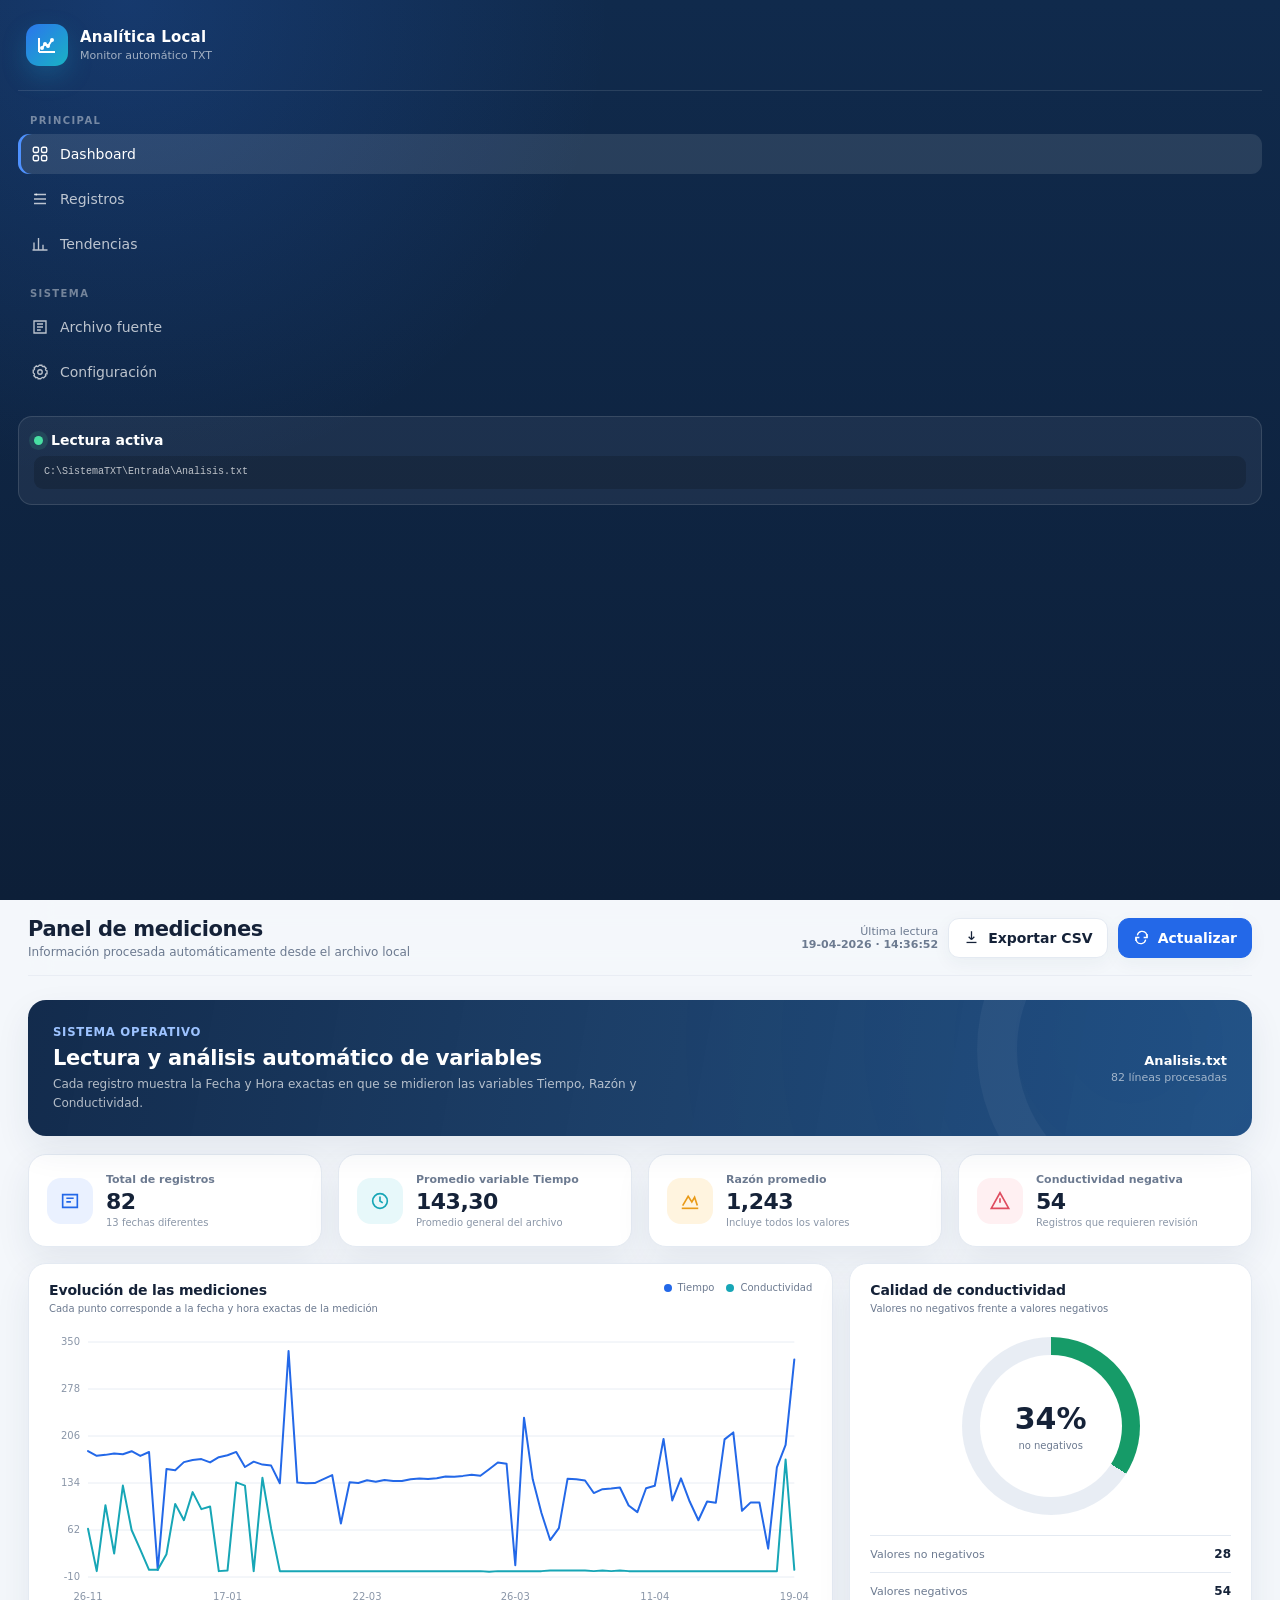
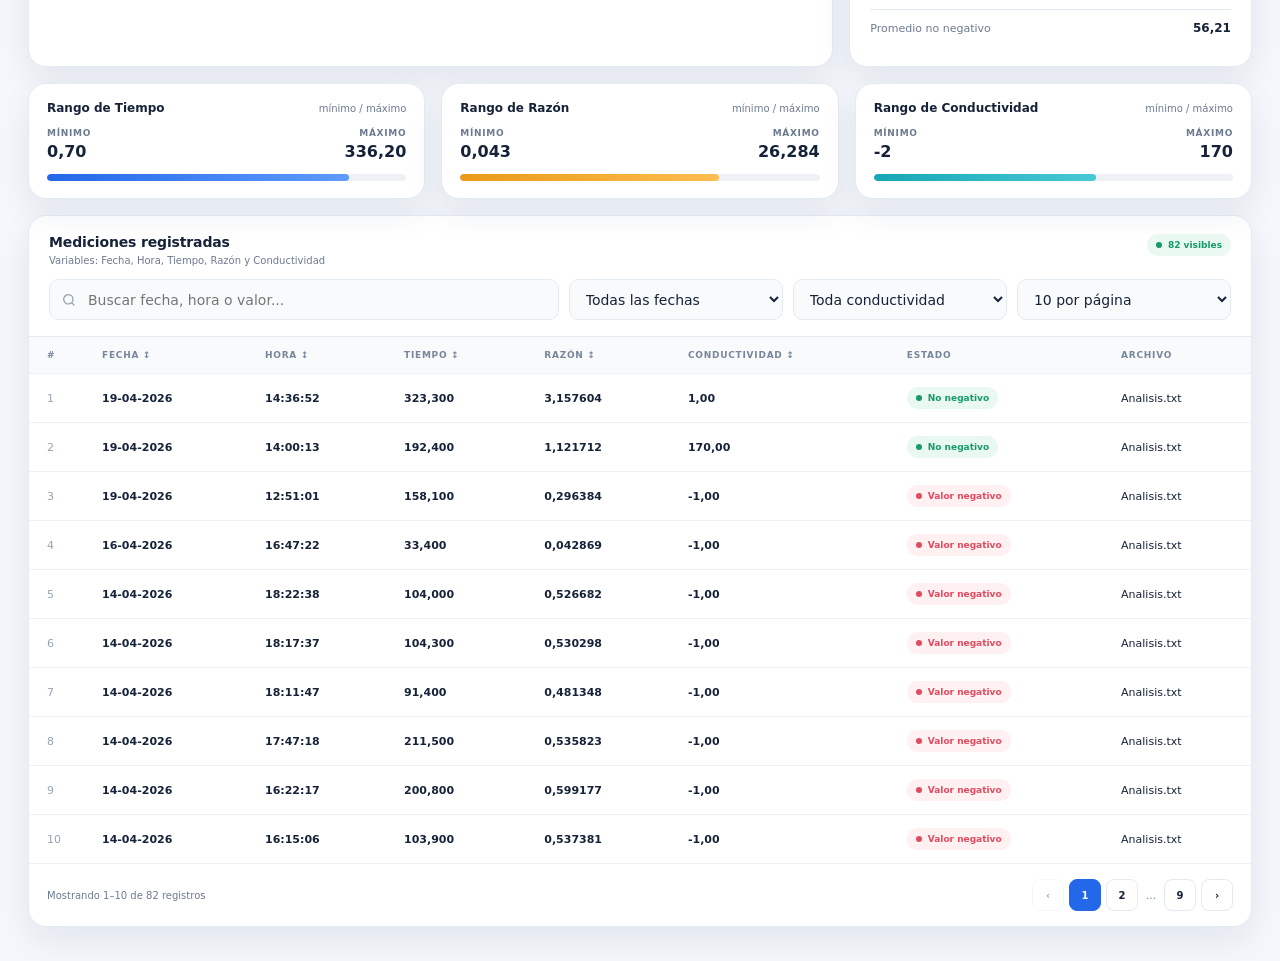
==== index.html @ 09c208d8 "Diseño" ====
<!DOCTYPE html>
<html lang="es">
<head>
  <meta charset="UTF-8">
  <meta name="viewport" content="width=device-width, initial-scale=1.0">
  <meta name="description" content="Dashboard local para visualización automática de archivos TXT">
  <title>Panel de Análisis TXT</title>
  <style>
    :root {
      --bg: #f4f7fb;
      --panel: #ffffff;
      --panel-soft: #f8fafc;
      --sidebar: #0d1f38;
      --sidebar-2: #102a4c;
      --primary: #2368e8;
      --primary-soft: #eaf1ff;
      --cyan: #17a6b6;
      --cyan-soft: #e7f8fa;
      --amber: #e99a18;
      --amber-soft: #fff4df;
      --danger: #df4c5f;
      --danger-soft: #fff0f2;
      --success: #169b68;
      --success-soft: #e9f8f1;
      --text: #152238;
      --muted: #6c7a90;
      --border: #e4eaf2;
      --shadow: 0 14px 35px rgba(29, 53, 87, 0.08);
      --radius: 18px;
    }

    * { box-sizing: border-box; }

    html { scroll-behavior: smooth; }

    body {
      margin: 0;
      min-height: 100vh;
      background: var(--bg);
      color: var(--text);
      font-family: Inter, ui-sans-serif, system-ui, -apple-system, BlinkMacSystemFont, "Segoe UI", sans-serif;
      font-size: 14px;
    }

    button, input, select { font: inherit; }

    button { cursor: pointer; }

    .app {
      min-height: 100vh;
      display: grid;
      grid-template-columns: 246px minmax(0, 1fr);
    }

    .sidebar {
      position: sticky;
      top: 0;
      height: 100vh;
      overflow: auto;
      background:
        radial-gradient(circle at 10% 0%, rgba(44, 113, 229, 0.22), transparent 33%),
        linear-gradient(180deg, var(--sidebar-2), var(--sidebar));
      color: #fff;
      padding: 24px 18px;
      z-index: 20;
    }

    .brand {
      display: flex;
      align-items: center;
      gap: 12px;
      padding: 0 8px 24px;
      border-bottom: 1px solid rgba(255,255,255,.11);
    }

    .brand-mark {
      width: 42px;
      height: 42px;
      border-radius: 13px;
      display: grid;
      place-items: center;
      background: linear-gradient(135deg, #2b75ed, #19b3c4);
      box-shadow: 0 10px 24px rgba(24, 150, 202, .28);
    }

    .brand-mark svg { width: 24px; height: 24px; }

    .brand strong { display: block; font-size: 15px; letter-spacing: .2px; }
    .brand small { color: rgba(255,255,255,.6); font-size: 11px; }

    .nav-label {
      margin: 24px 12px 8px;
      color: rgba(255,255,255,.42);
      font-size: 10px;
      font-weight: 800;
      letter-spacing: 1.4px;
      text-transform: uppercase;
    }

    .nav {
      display: grid;
      gap: 5px;
    }

    .nav a {
      display: flex;
      align-items: center;
      gap: 11px;
      padding: 11px 13px;
      color: rgba(255,255,255,.72);
      text-decoration: none;
      border-radius: 11px;
      transition: .2s ease;
    }

    .nav a:hover,
    .nav a.active {
      background: rgba(255,255,255,.105);
      color: #fff;
    }

    .nav a.active {
      box-shadow: inset 3px 0 0 #4e91ff;
    }

    .nav svg { width: 18px; height: 18px; flex: 0 0 auto; }

    .source-card {
      margin-top: 24px;
      padding: 15px;
      border: 1px solid rgba(255,255,255,.12);
      background: rgba(255,255,255,.06);
      border-radius: 14px;
    }

    .source-card .status {
      display: flex;
      align-items: center;
      gap: 8px;
      font-weight: 700;
      margin-bottom: 8px;
    }

    .pulse {
      width: 9px;
      height: 9px;
      border-radius: 50%;
      background: #48dfa3;
      box-shadow: 0 0 0 5px rgba(72,223,163,.12);
    }

    .source-card code {
      display: block;
      padding: 9px 10px;
      border-radius: 9px;
      background: rgba(0,0,0,.17);
      color: rgba(255,255,255,.72);
      word-break: break-all;
      font-size: 10px;
      line-height: 1.45;
    }

    .main {
      min-width: 0;
      padding: 0 28px 34px;
    }

    .topbar {
      min-height: 76px;
      display: flex;
      align-items: center;
      justify-content: space-between;
      gap: 18px;
      position: sticky;
      top: 0;
      z-index: 15;
      background: rgba(244,247,251,.88);
      backdrop-filter: blur(12px);
      border-bottom: 1px solid rgba(228,234,242,.7);
    }

    .menu-button {
      display: none;
      border: 0;
      background: var(--panel);
      width: 42px;
      height: 42px;
      border-radius: 12px;
      color: var(--text);
      box-shadow: var(--shadow);
    }

    .page-title h1 {
      margin: 0;
      font-size: 21px;
      letter-spacing: -.45px;
    }

    .page-title p {
      margin: 4px 0 0;
      color: var(--muted);
      font-size: 12px;
    }

    .top-actions {
      display: flex;
      gap: 10px;
      align-items: center;
    }

    .last-update {
      color: var(--muted);
      font-size: 11px;
      text-align: right;
    }

    .btn {
      border: 1px solid var(--border);
      background: var(--panel);
      color: var(--text);
      min-height: 40px;
      border-radius: 11px;
      padding: 0 14px;
      display: inline-flex;
      align-items: center;
      justify-content: center;
      gap: 8px;
      font-weight: 750;
      transition: .2s ease;
      box-shadow: 0 5px 18px rgba(29,53,87,.05);
    }

    .btn:hover { transform: translateY(-1px); border-color: #ccd6e4; }
    .btn.primary { background: var(--primary); color: #fff; border-color: var(--primary); }
    .btn svg { width: 17px; height: 17px; }

    .content { padding-top: 24px; }

    .hero-strip {
      background:
        linear-gradient(100deg, rgba(14,39,73,.98), rgba(25,74,127,.94)),
        radial-gradient(circle at 90% 30%, rgba(45,129,255,.45), transparent 45%);
      color: #fff;
      padding: 23px 25px;
      border-radius: var(--radius);
      display: flex;
      align-items: center;
      justify-content: space-between;
      gap: 18px;
      box-shadow: var(--shadow);
      overflow: hidden;
      position: relative;
    }

    .hero-strip::after {
      content: "";
      position: absolute;
      width: 280px;
      height: 280px;
      right: -85px;
      top: -130px;
      border-radius: 50%;
      border: 40px solid rgba(255,255,255,.045);
    }

    .hero-copy { position: relative; z-index: 1; }
    .hero-copy small { color: #9dc3ff; font-weight: 800; letter-spacing: .7px; text-transform: uppercase; }
    .hero-copy h2 { margin: 7px 0 5px; font-size: 21px; letter-spacing: -.3px; }
    .hero-copy p { margin: 0; color: rgba(255,255,255,.68); max-width: 650px; font-size: 12px; line-height: 1.6; }
    .hero-file { position: relative; z-index: 1; text-align: right; white-space: nowrap; }
    .hero-file strong { display: block; font-size: 13px; }
    .hero-file span { color: rgba(255,255,255,.58); font-size: 11px; }

    .kpi-grid {
      display: grid;
      grid-template-columns: repeat(4, minmax(0,1fr));
      gap: 16px;
      margin-top: 18px;
    }

    .kpi {
      background: var(--panel);
      border: 1px solid var(--border);
      border-radius: var(--radius);
      padding: 18px;
      box-shadow: var(--shadow);
      display: grid;
      grid-template-columns: 46px 1fr;
      gap: 13px;
      align-items: center;
    }

    .kpi-icon {
      width: 46px;
      height: 46px;
      border-radius: 14px;
      display: grid;
      place-items: center;
    }

    .kpi-icon svg { width: 22px; height: 22px; }
    .kpi-icon.blue { color: var(--primary); background: var(--primary-soft); }
    .kpi-icon.cyan { color: var(--cyan); background: var(--cyan-soft); }
    .kpi-icon.amber { color: var(--amber); background: var(--amber-soft); }
    .kpi-icon.red { color: var(--danger); background: var(--danger-soft); }

    .kpi-label { color: var(--muted); font-size: 11px; font-weight: 700; }
    .kpi-value { margin-top: 3px; font-size: 22px; font-weight: 850; letter-spacing: -.5px; }
    .kpi-foot { margin-top: 3px; color: #8b97a8; font-size: 10px; }

    .dashboard-grid {
      display: grid;
      grid-template-columns: minmax(0, 1.6fr) minmax(300px, .8fr);
      gap: 16px;
      margin-top: 16px;
    }

    .panel {
      min-width: 0;
      background: var(--panel);
      border: 1px solid var(--border);
      border-radius: var(--radius);
      box-shadow: var(--shadow);
    }

    .panel-head {
      display: flex;
      align-items: flex-start;
      justify-content: space-between;
      gap: 14px;
      padding: 18px 20px 13px;
    }

    .panel-title h3 {
      margin: 0;
      font-size: 14px;
      letter-spacing: -.15px;
    }

    .panel-title p {
      margin: 5px 0 0;
      color: var(--muted);
      font-size: 10px;
    }

    .legend {
      display: flex;
      flex-wrap: wrap;
      justify-content: flex-end;
      gap: 12px;
      color: var(--muted);
      font-size: 10px;
    }

    .legend-item { display: flex; align-items: center; gap: 6px; }
    .legend-dot { width: 8px; height: 8px; border-radius: 50%; }

    .chart-wrap {
      padding: 0 14px 16px;
      height: 300px;
      position: relative;
    }

    canvas { width: 100%; height: 100%; display: block; }

    .quality-body { padding: 2px 20px 20px; }

    .quality-chart {
      width: 178px;
      height: 178px;
      border-radius: 50%;
      margin: 8px auto 20px;
      display: grid;
      place-items: center;
      position: relative;
      background: conic-gradient(var(--success) 0 var(--valid-angle), #e8edf4 var(--valid-angle) 360deg);
    }

    .quality-chart::after {
      content: "";
      position: absolute;
      inset: 18px;
      background: var(--panel);
      border-radius: 50%;
    }

    .quality-value { position: relative; z-index: 1; text-align: center; }
    .quality-value strong { display: block; font-size: 30px; }
    .quality-value span { color: var(--muted); font-size: 10px; }

    .quality-row {
      display: flex;
      justify-content: space-between;
      align-items: center;
      padding: 11px 0;
      border-top: 1px solid var(--border);
    }

    .quality-row span { color: var(--muted); font-size: 11px; }
    .quality-row strong { font-size: 12px; }

    .range-grid {
      margin-top: 16px;
      display: grid;
      grid-template-columns: repeat(3, minmax(0,1fr));
      gap: 16px;
    }

    .range-card {
      padding: 17px 18px;
      display: grid;
      gap: 13px;
    }

    .range-head {
      display: flex;
      align-items: center;
      justify-content: space-between;
    }

    .range-head strong { font-size: 12px; }
    .range-head span { color: var(--muted); font-size: 10px; }
    .range-values { display: flex; justify-content: space-between; gap: 10px; }
    .range-values div { min-width: 0; }
    .range-values small { display: block; color: var(--muted); font-size: 9px; text-transform: uppercase; font-weight: 800; letter-spacing: .7px; }
    .range-values b { display: block; margin-top: 4px; font-size: 16px; }
    .bar { height: 7px; border-radius: 99px; background: #eef2f7; overflow: hidden; }
    .bar > i { display: block; height: 100%; border-radius: inherit; background: linear-gradient(90deg, var(--primary), #5f9bff); }

    .table-panel { margin-top: 16px; overflow: hidden; }

    .table-tools {
      padding: 0 20px 16px;
      display: grid;
      grid-template-columns: minmax(210px, 1fr) repeat(3, minmax(130px, .42fr));
      gap: 10px;
    }

    .field {
      position: relative;
      min-width: 0;
    }

    .field svg {
      position: absolute;
      left: 12px;
      top: 50%;
      transform: translateY(-50%);
      width: 16px;
      height: 16px;
      color: #8b98aa;
      pointer-events: none;
    }

    .field input,
    .field select {
      width: 100%;
      height: 41px;
      border: 1px solid var(--border);
      border-radius: 10px;
      padding: 0 12px;
      background: var(--panel-soft);
      color: var(--text);
      outline: none;
    }

    .field.has-icon input { padding-left: 38px; }
    .field input:focus, .field select:focus { border-color: #9dbcf5; box-shadow: 0 0 0 3px rgba(35,104,232,.08); }

    .table-scroll { overflow: auto; border-top: 1px solid var(--border); }

    table {
      width: 100%;
      min-width: 940px;
      border-collapse: collapse;
    }

    th, td {
      padding: 13px 18px;
      text-align: left;
      border-bottom: 1px solid #edf1f6;
      white-space: nowrap;
    }

    th {
      background: #f8fafc;
      color: #78869b;
      font-size: 9px;
      font-weight: 850;
      letter-spacing: .75px;
      text-transform: uppercase;
      position: sticky;
      top: 0;
      z-index: 1;
    }

    th.sortable { cursor: pointer; user-select: none; }
    th.sortable:hover { color: var(--primary); }
    td { font-size: 11px; }
    tbody tr:hover { background: #fbfdff; }
    .row-index { color: #97a3b4; width: 55px; }
    .metric { font-variant-numeric: tabular-nums; font-weight: 700; }
    .date-cell strong { display: block; font-size: 11px; }
    .date-cell span { display: block; margin-top: 3px; color: var(--muted); font-size: 9px; }

    .badge {
      display: inline-flex;
      align-items: center;
      gap: 6px;
      padding: 6px 9px;
      border-radius: 99px;
      font-size: 9px;
      font-weight: 800;
    }

    .badge::before { content: ""; width: 6px; height: 6px; border-radius: 50%; }
    .badge.ok { color: var(--success); background: var(--success-soft); }
    .badge.ok::before { background: var(--success); }
    .badge.warn { color: #bb7210; background: var(--amber-soft); }
    .badge.warn::before { background: var(--amber); }
    .badge.error { color: var(--danger); background: var(--danger-soft); }
    .badge.error::before { background: var(--danger); }

    .table-footer {
      min-height: 62px;
      padding: 12px 18px;
      display: flex;
      align-items: center;
      justify-content: space-between;
      gap: 15px;
      color: var(--muted);
      font-size: 10px;
    }

    .pagination { display: flex; align-items: center; gap: 5px; }
    .page-btn {
      min-width: 32px;
      height: 32px;
      border: 1px solid var(--border);
      border-radius: 8px;
      background: var(--panel);
      color: var(--text);
      font-size: 10px;
      font-weight: 750;
    }

    .page-btn.active { background: var(--primary); border-color: var(--primary); color: #fff; }
    .page-btn:disabled { opacity: .4; cursor: not-allowed; }

    .empty {
      padding: 44px 20px;
      text-align: center;
      color: var(--muted);
    }

    .overlay {
      display: none;
      position: fixed;
      inset: 0;
      background: rgba(7,18,35,.45);
      z-index: 18;
    }

    .tooltip {
      position: fixed;
      pointer-events: none;
      background: #102039;
      color: #fff;
      border-radius: 9px;
      padding: 8px 10px;
      font-size: 10px;
      box-shadow: 0 8px 24px rgba(0,0,0,.25);
      opacity: 0;
      transform: translate(-50%, calc(-100% - 12px));
      transition: opacity .12s ease;
      z-index: 99;
      white-space: nowrap;
    }

    @media (max-width: 1180px) {
      .kpi-grid { grid-template-columns: repeat(2, minmax(0,1fr)); }
      .table-tools { grid-template-columns: repeat(2, minmax(0,1fr)); }
    }

    @media (max-width: 930px) {
      .app { grid-template-columns: 1fr; }
      .sidebar {
        position: fixed;
        left: 0;
        top: 0;
        transform: translateX(-104%);
        width: 246px;
        transition: transform .25s ease;
      }
      body.sidebar-open .sidebar { transform: translateX(0); }
      body.sidebar-open .overlay { display: block; }
      .menu-button { display: grid; place-items: center; }
      .main { padding: 0 18px 28px; }
      .topbar { justify-content: flex-start; }
      .top-actions { margin-left: auto; }
      .dashboard-grid { grid-template-columns: 1fr; }
      .quality-body {
        display: grid;
        grid-template-columns: 210px 1fr;
        align-items: center;
        gap: 20px;
      }
      .quality-chart { margin: 5px auto; }
    }

    @media (max-width: 680px) {
      .main { padding-inline: 12px; }
      .topbar { min-height: 68px; }
      .page-title h1 { font-size: 17px; }
      .page-title p, .last-update { display: none; }
      .top-actions .btn span { display: none; }
      .hero-strip { align-items: flex-start; padding: 19px; }
      .hero-file { display: none; }
      .hero-copy h2 { font-size: 17px; }
      .kpi-grid { grid-template-columns: repeat(2, minmax(0,1fr)); gap: 10px; }
      .kpi { padding: 14px 12px; grid-template-columns: 38px 1fr; gap: 10px; }
      .kpi-icon { width: 38px; height: 38px; border-radius: 11px; }
      .kpi-value { font-size: 17px; }
      .range-grid { grid-template-columns: 1fr; gap: 10px; }
      .quality-body { display: block; }
      .table-tools { grid-template-columns: 1fr; }
      .panel-head { padding-inline: 15px; }
      .legend { display: none; }
      .chart-wrap { height: 245px; padding-inline: 6px; }
      .table-tools { padding-inline: 15px; }
      .table-footer { align-items: flex-start; flex-direction: column; }
    }
  </style>
</head>
<body>
  <div class="overlay" id="overlay"></div>
  <aside class="sidebar" id="sidebar">
    <div class="brand">
      <div class="brand-mark">
        <svg viewBox="0 0 24 24" fill="none" stroke="currentColor" stroke-width="2">
          <path d="M4 19V5M4 19h16"/>
          <path d="m7 15 3-4 3 2 4-6"/>
          <circle cx="7" cy="15" r="1"/><circle cx="10" cy="11" r="1"/>
          <circle cx="13" cy="13" r="1"/><circle cx="17" cy="7" r="1"/>
        </svg>
      </div>
      <div>
        <strong>Analítica Local</strong>
        <small>Monitor automático TXT</small>
      </div>
    </div>

    <div class="nav-label">Principal</div>
    <nav class="nav">
      <a href="#resumen" class="active">
        <svg viewBox="0 0 24 24" fill="none" stroke="currentColor" stroke-width="1.8">
          <rect x="3" y="3" width="7" height="7" rx="2"/><rect x="14" y="3" width="7" height="7" rx="2"/>
          <rect x="3" y="14" width="7" height="7" rx="2"/><rect x="14" y="14" width="7" height="7" rx="2"/>
        </svg>
        Dashboard
      </a>
      <a href="#registros">
        <svg viewBox="0 0 24 24" fill="none" stroke="currentColor" stroke-width="1.8">
          <path d="M4 6h16M4 12h16M4 18h16"/><circle cx="7" cy="6" r=".5" fill="currentColor"/>
        </svg>
        Registros
      </a>
      <a href="#graficos">
        <svg viewBox="0 0 24 24" fill="none" stroke="currentColor" stroke-width="1.8">
          <path d="M4 20V10M10 20V4M16 20v-7M22 20H2"/>
        </svg>
        Tendencias
      </a>
    </nav>

    <div class="nav-label">Sistema</div>
    <nav class="nav">
      <a href="#fuente">
        <svg viewBox="0 0 24 24" fill="none" stroke="currentColor" stroke-width="1.8">
          <path d="M4 4h16v16H4z"/><path d="M8 8h8M8 12h8M8 16h5"/>
        </svg>
        Archivo fuente
      </a>
      <a href="#configuracion">
        <svg viewBox="0 0 24 24" fill="none" stroke="currentColor" stroke-width="1.8">
          <circle cx="12" cy="12" r="3"/><path d="M19.4 15a1.7 1.7 0 0 0 .34 1.88l.06.06-2.83 2.83-.06-.06A1.7 1.7 0 0 0 15 19.4a1.7 1.7 0 0 0-1 .6 1.7 1.7 0 0 0-.4 1.1V21h-4v-.1A1.7 1.7 0 0 0 8.6 19.4a1.7 1.7 0 0 0-1.88.34l-.06.06-2.83-2.83.06-.06A1.7 1.7 0 0 0 4.6 15a1.7 1.7 0 0 0-.6-1 1.7 1.7 0 0 0-1.1-.4H3v-4h.1A1.7 1.7 0 0 0 4.6 8.6a1.7 1.7 0 0 0-.34-1.88l-.06-.06 2.83-2.83.06.06A1.7 1.7 0 0 0 9 4.6a1.7 1.7 0 0 0 1-.6 1.7 1.7 0 0 0 .4-1.1V3h4v.1A1.7 1.7 0 0 0 15.4 4.6a1.7 1.7 0 0 0 1.88-.34l.06-.06 2.83 2.83-.06.06A1.7 1.7 0 0 0 19.4 9c.17.38.4.73.71 1 .3.27.7.4 1.1.4h.1v4h-.1a1.7 1.7 0 0 0-1.81.6Z"/>
        </svg>
        Configuración
      </a>
    </nav>

    <div class="source-card" id="fuente">
      <div class="status"><span class="pulse"></span> Lectura activa</div>
      <code>C:\SistemaTXT\Entrada\Analisis.txt</code>
    </div>
  </aside>

  <main class="main">
    <header class="topbar">
      <button class="menu-button" id="menuButton" aria-label="Abrir menú">
        <svg viewBox="0 0 24 24" width="21" height="21" fill="none" stroke="currentColor" stroke-width="2"><path d="M4 7h16M4 12h16M4 17h16"/></svg>
      </button>
      <div class="page-title">
        <h1>Panel de mediciones</h1>
        <p>Información procesada automáticamente desde el archivo local</p>
      </div>
      <div class="top-actions">
        <div class="last-update">
          Última lectura<br><strong id="lastReadText">—</strong>
        </div>
        <button class="btn" id="exportButton">
          <svg viewBox="0 0 24 24" fill="none" stroke="currentColor" stroke-width="1.8">
            <path d="M12 3v12m0 0 4-4m-4 4-4-4"/><path d="M5 19h14"/>
          </svg>
          <span>Exportar CSV</span>
        </button>
        <button class="btn primary" id="refreshButton">
          <svg viewBox="0 0 24 24" fill="none" stroke="currentColor" stroke-width="1.8">
            <path d="M20 7v5h-5"/><path d="M4 17v-5h5"/><path d="M6.1 9A7 7 0 0 1 18.7 6.3L20 12M4 12l1.3 5.7A7 7 0 0 0 17.9 15"/>
          </svg>
          <span>Actualizar</span>
        </button>
      </div>
    </header>

    <div class="content">
      <section class="hero-strip" id="resumen">
        <div class="hero-copy">
          <small>Sistema operativo</small>
          <h2>Lectura y análisis automático de variables</h2>
          <p>Cada registro muestra la Fecha y Hora exactas en que se midieron las variables Tiempo, Razón y Conductividad.</p>
        </div>
        <div class="hero-file">
          <strong>Analisis.txt</strong>
          <span id="heroFileMeta">—</span>
        </div>
      </section>

      <section class="kpi-grid">
        <article class="kpi">
          <div class="kpi-icon blue">
            <svg viewBox="0 0 24 24" fill="none" stroke="currentColor" stroke-width="1.8">
              <path d="M4 5h16v14H4z"/><path d="M8 9h8M8 13h5"/>
            </svg>
          </div>
          <div>
            <div class="kpi-label">Total de registros</div>
            <div class="kpi-value" id="totalRecords">0</div>
            <div class="kpi-foot" id="dateCount">0 fechas diferentes</div>
          </div>
        </article>

        <article class="kpi">
          <div class="kpi-icon cyan">
            <svg viewBox="0 0 24 24" fill="none" stroke="currentColor" stroke-width="1.8">
              <circle cx="12" cy="12" r="8"/><path d="M12 7v5l3 2"/>
            </svg>
          </div>
          <div>
            <div class="kpi-label">Promedio variable Tiempo</div>
            <div class="kpi-value" id="avgTiempo">0</div>
            <div class="kpi-foot">Promedio general del archivo</div>
          </div>
        </article>

        <article class="kpi">
          <div class="kpi-icon amber">
            <svg viewBox="0 0 24 24" fill="none" stroke="currentColor" stroke-width="1.8">
              <path d="M4 17 10 7l4 6 3-5 3 9"/><path d="M3 20h18"/>
            </svg>
          </div>
          <div>
            <div class="kpi-label">Razón promedio</div>
            <div class="kpi-value" id="avgRazon">0</div>
            <div class="kpi-foot">Incluye todos los valores</div>
          </div>
        </article>

        <article class="kpi">
          <div class="kpi-icon red">
            <svg viewBox="0 0 24 24" fill="none" stroke="currentColor" stroke-width="1.8">
              <path d="M12 3 2.5 20h19L12 3Z"/><path d="M12 9v5M12 17h.01"/>
            </svg>
          </div>
          <div>
            <div class="kpi-label">Conductividad negativa</div>
            <div class="kpi-value" id="negativeCount">0</div>
            <div class="kpi-foot">Registros que requieren revisión</div>
          </div>
        </article>
      </section>

      <section class="dashboard-grid" id="graficos">
        <article class="panel">
          <div class="panel-head">
            <div class="panel-title">
              <h3>Evolución de las mediciones</h3>
              <p>Cada punto corresponde a la fecha y hora exactas de la medición</p>
            </div>
            <div class="legend">
              <span class="legend-item"><i class="legend-dot" style="background:#2368e8"></i>Tiempo</span>
              <span class="legend-item"><i class="legend-dot" style="background:#17a6b6"></i>Conductividad</span>
            </div>
          </div>
          <div class="chart-wrap">
            <canvas id="mainChart"></canvas>
          </div>
        </article>

        <article class="panel">
          <div class="panel-head">
            <div class="panel-title">
              <h3>Calidad de conductividad</h3>
              <p>Valores no negativos frente a valores negativos</p>
            </div>
          </div>
          <div class="quality-body">
            <div class="quality-chart" id="qualityChart">
              <div class="quality-value">
                <strong id="validPercent">0%</strong>
                <span>no negativos</span>
              </div>
            </div>
            <div>
              <div class="quality-row">
                <span>Valores no negativos</span>
                <strong id="validCount">0</strong>
              </div>
              <div class="quality-row">
                <span>Valores negativos</span>
                <strong id="invalidCount">0</strong>
              </div>
              <div class="quality-row">
                <span>Promedio no negativo</span>
                <strong id="avgConductividad">0</strong>
              </div>
            </div>
          </div>
        </article>
      </section>

      <section class="range-grid">
        <article class="panel range-card">
          <div class="range-head"><strong>Rango de Tiempo</strong><span>mínimo / máximo</span></div>
          <div class="range-values"><div><small>Mínimo</small><b id="minTiempo">0</b></div><div style="text-align:right"><small>Máximo</small><b id="maxTiempo">0</b></div></div>
          <div class="bar"><i style="width:84%"></i></div>
        </article>
        <article class="panel range-card">
          <div class="range-head"><strong>Rango de Razón</strong><span>mínimo / máximo</span></div>
          <div class="range-values"><div><small>Mínimo</small><b id="minRazon">0</b></div><div style="text-align:right"><small>Máximo</small><b id="maxRazon">0</b></div></div>
          <div class="bar"><i style="width:72%; background:linear-gradient(90deg,#e99a18,#ffbd50)"></i></div>
        </article>
        <article class="panel range-card">
          <div class="range-head"><strong>Rango de Conductividad</strong><span>mínimo / máximo</span></div>
          <div class="range-values"><div><small>Mínimo</small><b id="minConductividad">0</b></div><div style="text-align:right"><small>Máximo</small><b id="maxConductividad">0</b></div></div>
          <div class="bar"><i style="width:62%; background:linear-gradient(90deg,#17a6b6,#48c9d5)"></i></div>
        </article>
      </section>

      <section class="panel table-panel" id="registros">
        <div class="panel-head">
          <div class="panel-title">
            <h3>Mediciones registradas</h3>
            <p>Variables: Fecha, Hora, Tiempo, Razón y Conductividad</p>
          </div>
          <span class="badge ok" id="visibleBadge">0 visibles</span>
        </div>

        <div class="table-tools">
          <label class="field has-icon">
            <svg viewBox="0 0 24 24" fill="none" stroke="currentColor" stroke-width="1.8"><circle cx="11" cy="11" r="7"/><path d="m20 20-4-4"/></svg>
            <input type="search" id="searchInput" placeholder="Buscar fecha, hora o valor...">
          </label>
          <label class="field">
            <select id="dateFilter"><option value="">Todas las fechas</option></select>
          </label>
          <label class="field">
            <select id="statusFilter">
              <option value="">Toda conductividad</option>
              <option value="valid">No negativa</option>
              <option value="negative">Negativa</option>
              <option value="zero">Igual a cero</option>
            </select>
          </label>
          <label class="field">
            <select id="pageSize">
              <option value="10">10 por página</option>
              <option value="20">20 por página</option>
              <option value="50">50 por página</option>
              <option value="100">100 por página</option>
            </select>
          </label>
        </div>

        <div class="table-scroll">
          <table>
            <thead>
              <tr>
                <th>#</th>
                <th class="sortable" data-sort="fecha">Fecha ↕</th>
                <th class="sortable" data-sort="hora">Hora ↕</th>
                <th class="sortable" data-sort="tiempo">Tiempo ↕</th>
                <th class="sortable" data-sort="razon">Razón ↕</th>
                <th class="sortable" data-sort="conductividad">Conductividad ↕</th>
                <th>Estado</th>
                <th>Archivo</th>
              </tr>
            </thead>
            <tbody id="tableBody"></tbody>
          </table>
          <div class="empty" id="emptyState" hidden>No se encontraron registros con los filtros seleccionados.</div>
        </div>

        <div class="table-footer">
          <span id="tableInfo">Mostrando 0 registros</span>
          <div class="pagination" id="pagination"></div>
        </div>
      </section>
    </div>
  </main>

  <div class="tooltip" id="tooltip"></div>

  <script>
    const RAW_DATA = [{"id":1,"iso":"2025-11-26T12:51:30","fecha":"26-11-2025","hora":"12:51:30","tiempo":182.899994,"razon":1.764134,"conductividad":64.0,"archivo":"Analisis.txt"},{"id":2,"iso":"2025-11-26T12:59:17","fecha":"26-11-2025","hora":"12:59:17","tiempo":175.699997,"razon":1.809537,"conductividad":-1.0,"archivo":"Analisis.txt"},{"id":3,"iso":"2025-11-26T13:07:20","fecha":"26-11-2025","hora":"13:07:20","tiempo":177.100006,"razon":2.551133,"conductividad":100.0,"archivo":"Analisis.txt"},{"id":4,"iso":"2025-11-26T13:13:55","fecha":"26-11-2025","hora":"13:13:55","tiempo":179.300003,"razon":2.140458,"conductividad":26.0,"archivo":"Analisis.txt"},{"id":5,"iso":"2025-11-26T13:27:25","fecha":"26-11-2025","hora":"13:27:25","tiempo":178.0,"razon":1.523665,"conductividad":130.0,"archivo":"Analisis.txt"},{"id":6,"iso":"2025-11-26T13:54:08","fecha":"26-11-2025","hora":"13:54:08","tiempo":182.699997,"razon":1.500967,"conductividad":62.0,"archivo":"Analisis.txt"},{"id":7,"iso":"2025-11-26T14:04:34","fecha":"26-11-2025","hora":"14:04:34","tiempo":175.5,"razon":1.556408,"conductividad":32.0,"archivo":"Analisis.txt"},{"id":8,"iso":"2025-11-26T14:34:40","fecha":"26-11-2025","hora":"14:34:40","tiempo":181.5,"razon":1.549131,"conductividad":1.0,"archivo":"Analisis.txt"},{"id":9,"iso":"2025-11-26T14:43:26","fecha":"26-11-2025","hora":"14:43:26","tiempo":0.7,"razon":0.832936,"conductividad":1.0,"archivo":"Analisis.txt"},{"id":10,"iso":"2026-01-13T11:40:48","fecha":"13-01-2026","hora":"11:40:48","tiempo":155.5,"razon":0.930516,"conductividad":25.0,"archivo":"Analisis.txt"},{"id":11,"iso":"2026-01-13T11:45:46","fecha":"13-01-2026","hora":"11:45:46","tiempo":153.600006,"razon":0.940349,"conductividad":102.0,"archivo":"Analisis.txt"},{"id":12,"iso":"2026-01-17T16:39:59","fecha":"17-01-2026","hora":"16:39:59","tiempo":166.0,"razon":0.764646,"conductividad":77.0,"archivo":"Analisis.txt"},{"id":13,"iso":"2026-01-17T16:45:02","fecha":"17-01-2026","hora":"16:45:02","tiempo":169.300003,"razon":0.791089,"conductividad":120.0,"archivo":"Analisis.txt"},{"id":14,"iso":"2026-01-17T16:50:03","fecha":"17-01-2026","hora":"16:50:03","tiempo":170.600006,"razon":0.797954,"conductividad":94.0,"archivo":"Analisis.txt"},{"id":15,"iso":"2026-01-17T16:54:58","fecha":"17-01-2026","hora":"16:54:58","tiempo":165.5,"razon":0.817055,"conductividad":98.0,"archivo":"Analisis.txt"},{"id":16,"iso":"2026-01-17T17:00:06","fecha":"17-01-2026","hora":"17:00:06","tiempo":173.5,"razon":0.814438,"conductividad":-1.0,"archivo":"Analisis.txt"},{"id":17,"iso":"2026-01-17T17:05:09","fecha":"17-01-2026","hora":"17:05:09","tiempo":176.5,"razon":0.801374,"conductividad":0.0,"archivo":"Analisis.txt"},{"id":18,"iso":"2026-01-17T17:10:14","fecha":"17-01-2026","hora":"17:10:14","tiempo":181.600006,"razon":0.805284,"conductividad":135.0,"archivo":"Analisis.txt"},{"id":19,"iso":"2026-01-26T12:53:05","fecha":"26-01-2026","hora":"12:53:05","tiempo":158.5,"razon":0.768505,"conductividad":130.0,"archivo":"Analisis.txt"},{"id":20,"iso":"2026-01-26T13:02:36","fecha":"26-01-2026","hora":"13:02:36","tiempo":166.699997,"razon":0.770367,"conductividad":-1.0,"archivo":"Analisis.txt"},{"id":21,"iso":"2026-01-26T13:07:33","fecha":"26-01-2026","hora":"13:07:33","tiempo":162.199997,"razon":0.784203,"conductividad":142.0,"archivo":"Analisis.txt"},{"id":22,"iso":"2026-01-26T13:11:25","fecha":"26-01-2026","hora":"13:11:25","tiempo":160.699997,"razon":0.780929,"conductividad":64.0,"archivo":"Analisis.txt"},{"id":23,"iso":"2026-03-22T14:59:26","fecha":"22-03-2026","hora":"14:59:26","tiempo":133.600006,"razon":0.754778,"conductividad":-1.0,"archivo":"Analisis.txt"},{"id":24,"iso":"2026-03-22T15:16:13","fecha":"22-03-2026","hora":"15:16:13","tiempo":336.200012,"razon":1.006037,"conductividad":-1.0,"archivo":"Analisis.txt"},{"id":25,"iso":"2026-03-22T15:20:17","fecha":"22-03-2026","hora":"15:20:17","tiempo":134.600006,"razon":0.739678,"conductividad":-1.0,"archivo":"Analisis.txt"},{"id":26,"iso":"2026-03-22T15:25:16","fecha":"22-03-2026","hora":"15:25:16","tiempo":133.600006,"razon":0.746786,"conductividad":-1.0,"archivo":"Analisis.txt"},{"id":27,"iso":"2026-03-22T15:30:16","fecha":"22-03-2026","hora":"15:30:16","tiempo":133.899994,"razon":0.74976,"conductividad":-1.0,"archivo":"Analisis.txt"},{"id":28,"iso":"2026-03-22T15:52:46","fecha":"22-03-2026","hora":"15:52:46","tiempo":139.899994,"razon":0.752995,"conductividad":-1.0,"archivo":"Analisis.txt"},{"id":29,"iso":"2026-03-22T16:00:51","fecha":"22-03-2026","hora":"16:00:51","tiempo":146.199997,"razon":0.737535,"conductividad":-1.0,"archivo":"Analisis.txt"},{"id":30,"iso":"2026-03-22T16:02:55","fecha":"22-03-2026","hora":"16:02:55","tiempo":72.0,"razon":1.1947,"conductividad":-1.0,"archivo":"Analisis.txt"},{"id":31,"iso":"2026-03-22T16:15:07","fecha":"22-03-2026","hora":"16:15:07","tiempo":135.100006,"razon":0.75158,"conductividad":-1.0,"archivo":"Analisis.txt"},{"id":32,"iso":"2026-03-22T16:20:06","fecha":"22-03-2026","hora":"16:20:06","tiempo":134.0,"razon":0.75251,"conductividad":-1.0,"archivo":"Analisis.txt"},{"id":33,"iso":"2026-03-22T16:25:10","fecha":"22-03-2026","hora":"16:25:10","tiempo":138.100006,"razon":0.748185,"conductividad":-1.0,"archivo":"Analisis.txt"},{"id":34,"iso":"2026-03-22T16:30:08","fecha":"22-03-2026","hora":"16:30:08","tiempo":136.0,"razon":0.749808,"conductividad":-1.0,"archivo":"Analisis.txt"},{"id":35,"iso":"2026-03-22T16:35:11","fecha":"22-03-2026","hora":"16:35:11","tiempo":138.699997,"razon":0.749076,"conductividad":-1.0,"archivo":"Analisis.txt"},{"id":36,"iso":"2026-03-22T16:40:09","fecha":"22-03-2026","hora":"16:40:09","tiempo":137.100006,"razon":0.75107,"conductividad":-1.0,"archivo":"Analisis.txt"},{"id":37,"iso":"2026-03-22T16:45:09","fecha":"22-03-2026","hora":"16:45:09","tiempo":137.0,"razon":0.756864,"conductividad":-1.0,"archivo":"Analisis.txt"},{"id":38,"iso":"2026-03-22T16:50:12","fecha":"22-03-2026","hora":"16:50:12","tiempo":139.899994,"razon":0.755584,"conductividad":-1.0,"archivo":"Analisis.txt"},{"id":39,"iso":"2026-03-22T16:55:13","fecha":"22-03-2026","hora":"16:55:13","tiempo":140.899994,"razon":0.750494,"conductividad":-1.0,"archivo":"Analisis.txt"},{"id":40,"iso":"2026-03-22T17:00:12","fecha":"22-03-2026","hora":"17:00:12","tiempo":140.0,"razon":0.754287,"conductividad":-1.0,"archivo":"Analisis.txt"},{"id":41,"iso":"2026-03-22T17:05:13","fecha":"22-03-2026","hora":"17:05:13","tiempo":141.199997,"razon":0.750629,"conductividad":-1.0,"archivo":"Analisis.txt"},{"id":42,"iso":"2026-03-22T17:10:16","fecha":"22-03-2026","hora":"17:10:16","tiempo":143.800003,"razon":0.756854,"conductividad":-1.0,"archivo":"Analisis.txt"},{"id":43,"iso":"2026-03-22T17:20:16","fecha":"22-03-2026","hora":"17:20:16","tiempo":143.5,"razon":0.743768,"conductividad":-1.0,"archivo":"Analisis.txt"},{"id":44,"iso":"2026-03-22T17:30:17","fecha":"22-03-2026","hora":"17:30:17","tiempo":144.899994,"razon":0.751411,"conductividad":-1.0,"archivo":"Analisis.txt"},{"id":45,"iso":"2026-03-22T17:40:19","fecha":"22-03-2026","hora":"17:40:19","tiempo":146.800003,"razon":0.751411,"conductividad":-1.0,"archivo":"Analisis.txt"},{"id":46,"iso":"2026-03-22T17:50:17","fecha":"22-03-2026","hora":"17:50:17","tiempo":145.100006,"razon":0.754456,"conductividad":-1.0,"archivo":"Analisis.txt"},{"id":47,"iso":"2026-03-26T11:10:23","fecha":"26-03-2026","hora":"11:10:23","tiempo":155.100006,"razon":0.815014,"conductividad":-2.0,"archivo":"Analisis.txt"},{"id":48,"iso":"2026-03-26T11:58:29","fecha":"26-03-2026","hora":"11:58:29","tiempo":165.300003,"razon":0.73434,"conductividad":-1.0,"archivo":"Analisis.txt"},{"id":49,"iso":"2026-03-26T12:03:27","fecha":"26-03-2026","hora":"12:03:27","tiempo":163.5,"razon":0.757039,"conductividad":-1.0,"archivo":"Analisis.txt"},{"id":50,"iso":"2026-03-26T12:05:52","fecha":"26-03-2026","hora":"12:05:52","tiempo":8.0,"razon":26.28442,"conductividad":-1.0,"archivo":"Analisis.txt"},{"id":51,"iso":"2026-03-31T10:58:31","fecha":"31-03-2026","hora":"10:58:31","tiempo":234.0,"razon":0.78551,"conductividad":-1.0,"archivo":"Analisis.txt"},{"id":52,"iso":"2026-03-31T11:18:07","fecha":"31-03-2026","hora":"11:18:07","tiempo":139.600006,"razon":0.885375,"conductividad":-1.0,"archivo":"Analisis.txt"},{"id":53,"iso":"2026-03-31T11:21:12","fecha":"31-03-2026","hora":"11:21:12","tiempo":88.099998,"razon":1.373667,"conductividad":-1.0,"archivo":"Analisis.txt"},{"id":54,"iso":"2026-04-05T15:50:23","fecha":"05-04-2026","hora":"15:50:23","tiempo":46.599998,"razon":3.224377,"conductividad":0.0,"archivo":"Analisis.txt"},{"id":55,"iso":"2026-04-05T15:54:58","fecha":"05-04-2026","hora":"15:54:58","tiempo":64.800003,"razon":2.841682,"conductividad":0.0,"archivo":"Analisis.txt"},{"id":56,"iso":"2026-04-05T16:01:13","fecha":"05-04-2026","hora":"16:01:13","tiempo":140.600006,"razon":0.751488,"conductividad":0.0,"archivo":"Analisis.txt"},{"id":57,"iso":"2026-04-05T16:06:12","fecha":"05-04-2026","hora":"16:06:12","tiempo":139.600006,"razon":0.75638,"conductividad":0.0,"archivo":"Analisis.txt"},{"id":58,"iso":"2026-04-05T16:22:23","fecha":"05-04-2026","hora":"16:22:23","tiempo":137.899994,"razon":0.744222,"conductividad":0.0,"archivo":"Analisis.txt"},{"id":59,"iso":"2026-04-11T13:53:37","fecha":"11-04-2026","hora":"13:53:37","tiempo":118.599998,"razon":0.736043,"conductividad":-1.0,"archivo":"Analisis.txt"},{"id":60,"iso":"2026-04-11T13:57:17","fecha":"11-04-2026","hora":"13:57:17","tiempo":124.5,"razon":0.742306,"conductividad":0.0,"archivo":"Analisis.txt"},{"id":61,"iso":"2026-04-11T14:02:18","fecha":"11-04-2026","hora":"14:02:18","tiempo":125.599998,"razon":0.75192,"conductividad":-1.0,"archivo":"Analisis.txt"},{"id":62,"iso":"2026-04-11T14:07:19","fecha":"11-04-2026","hora":"14:07:19","tiempo":127.099998,"razon":0.739156,"conductividad":0.0,"archivo":"Analisis.txt"},{"id":63,"iso":"2026-04-11T14:11:52","fecha":"11-04-2026","hora":"14:11:52","tiempo":99.599998,"razon":0.749974,"conductividad":-1.0,"archivo":"Analisis.txt"},{"id":64,"iso":"2026-04-11T14:32:19","fecha":"11-04-2026","hora":"14:32:19","tiempo":89.400002,"razon":0.742999,"conductividad":-1.0,"archivo":"Analisis.txt"},{"id":65,"iso":"2026-04-11T15:42:02","fecha":"11-04-2026","hora":"15:42:02","tiempo":126.0,"razon":0.737782,"conductividad":-1.0,"archivo":"Analisis.txt"},{"id":66,"iso":"2026-04-11T15:47:05","fecha":"11-04-2026","hora":"15:47:05","tiempo":129.699997,"razon":0.743689,"conductividad":-1.0,"archivo":"Analisis.txt"},{"id":67,"iso":"2026-04-12T17:54:11","fecha":"12-04-2026","hora":"17:54:11","tiempo":201.5,"razon":0.735965,"conductividad":-1.0,"archivo":"Analisis.txt"},{"id":68,"iso":"2026-04-14T11:17:02","fecha":"14-04-2026","hora":"11:17:02","tiempo":107.300003,"razon":0.542755,"conductividad":-1.0,"archivo":"Analisis.txt"},{"id":69,"iso":"2026-04-14T11:21:53","fecha":"14-04-2026","hora":"11:21:53","tiempo":141.100006,"razon":0.582556,"conductividad":-1.0,"archivo":"Analisis.txt"},{"id":70,"iso":"2026-04-14T11:26:17","fecha":"14-04-2026","hora":"11:26:17","tiempo":105.599998,"razon":0.575278,"conductividad":-1.0,"archivo":"Analisis.txt"},{"id":71,"iso":"2026-04-14T16:05:10","fecha":"14-04-2026","hora":"16:05:10","tiempo":76.900002,"razon":0.761788,"conductividad":-1.0,"archivo":"Analisis.txt"},{"id":72,"iso":"2026-04-14T16:10:07","fecha":"14-04-2026","hora":"16:10:07","tiempo":105.699997,"razon":0.531734,"conductividad":-1.0,"archivo":"Analisis.txt"},{"id":73,"iso":"2026-04-14T16:15:06","fecha":"14-04-2026","hora":"16:15:06","tiempo":103.900002,"razon":0.537381,"conductividad":-1.0,"archivo":"Analisis.txt"},{"id":74,"iso":"2026-04-14T16:22:17","fecha":"14-04-2026","hora":"16:22:17","tiempo":200.800003,"razon":0.599177,"conductividad":-1.0,"archivo":"Analisis.txt"},{"id":75,"iso":"2026-04-14T17:47:18","fecha":"14-04-2026","hora":"17:47:18","tiempo":211.5,"razon":0.535823,"conductividad":-1.0,"archivo":"Analisis.txt"},{"id":76,"iso":"2026-04-14T18:11:47","fecha":"14-04-2026","hora":"18:11:47","tiempo":91.400002,"razon":0.481348,"conductividad":-1.0,"archivo":"Analisis.txt"},{"id":77,"iso":"2026-04-14T18:17:37","fecha":"14-04-2026","hora":"18:17:37","tiempo":104.300003,"razon":0.530298,"conductividad":-1.0,"archivo":"Analisis.txt"},{"id":78,"iso":"2026-04-14T18:22:38","fecha":"14-04-2026","hora":"18:22:38","tiempo":104.0,"razon":0.526682,"conductividad":-1.0,"archivo":"Analisis.txt"},{"id":79,"iso":"2026-04-16T16:47:22","fecha":"16-04-2026","hora":"16:47:22","tiempo":33.400002,"razon":0.042869,"conductividad":-1.0,"archivo":"Analisis.txt"},{"id":80,"iso":"2026-04-19T12:51:01","fecha":"19-04-2026","hora":"12:51:01","tiempo":158.100006,"razon":0.296384,"conductividad":-1.0,"archivo":"Analisis.txt"},{"id":81,"iso":"2026-04-19T14:00:13","fecha":"19-04-2026","hora":"14:00:13","tiempo":192.399994,"razon":1.121712,"conductividad":170.0,"archivo":"Analisis.txt"},{"id":82,"iso":"2026-04-19T14:36:52","fecha":"19-04-2026","hora":"14:36:52","tiempo":323.299988,"razon":3.157604,"conductividad":1.0,"archivo":"Analisis.txt"}];

    const fmt = (value, decimals = 2) =>
      new Intl.NumberFormat('es-CL', {
        minimumFractionDigits: decimals,
        maximumFractionDigits: decimals
      }).format(value);

    const state = {
      filtered: [...RAW_DATA],
      page: 1,
      pageSize: 10,
      sortKey: 'iso',
      sortDirection: 'desc'
    };

    const els = {
      totalRecords: document.getElementById('totalRecords'),
      dateCount: document.getElementById('dateCount'),
      avgTiempo: document.getElementById('avgTiempo'),
      avgRazon: document.getElementById('avgRazon'),
      negativeCount: document.getElementById('negativeCount'),
      validPercent: document.getElementById('validPercent'),
      validCount: document.getElementById('validCount'),
      invalidCount: document.getElementById('invalidCount'),
      avgConductividad: document.getElementById('avgConductividad'),
      qualityChart: document.getElementById('qualityChart'),
      minTiempo: document.getElementById('minTiempo'),
      maxTiempo: document.getElementById('maxTiempo'),
      minRazon: document.getElementById('minRazon'),
      maxRazon: document.getElementById('maxRazon'),
      minConductividad: document.getElementById('minConductividad'),
      maxConductividad: document.getElementById('maxConductividad'),
      tableBody: document.getElementById('tableBody'),
      emptyState: document.getElementById('emptyState'),
      tableInfo: document.getElementById('tableInfo'),
      pagination: document.getElementById('pagination'),
      visibleBadge: document.getElementById('visibleBadge'),
      searchInput: document.getElementById('searchInput'),
      dateFilter: document.getElementById('dateFilter'),
      statusFilter: document.getElementById('statusFilter'),
      pageSize: document.getElementById('pageSize'),
      lastReadText: document.getElementById('lastReadText'),
      heroFileMeta: document.getElementById('heroFileMeta'),
      tooltip: document.getElementById('tooltip')
    };

    function average(items, key) {
      return items.length ? items.reduce((sum, item) => sum + item[key], 0) / items.length : 0;
    }

    function initStats() {
      const validConductivity = RAW_DATA.filter(item => item.conductividad >= 0);
      const invalidConductivity = RAW_DATA.filter(item => item.conductividad < 0);
      const uniqueDates = [...new Set(RAW_DATA.map(item => item.fecha))];

      els.totalRecords.textContent = RAW_DATA.length;
      els.dateCount.textContent = `${uniqueDates.length} fechas diferentes`;
      els.avgTiempo.textContent = fmt(average(RAW_DATA, 'tiempo'), 2);
      els.avgRazon.textContent = fmt(average(RAW_DATA, 'razon'), 3);
      els.negativeCount.textContent = invalidConductivity.length;

      const validPercentage = Math.round((validConductivity.length / RAW_DATA.length) * 100);
      els.validPercent.textContent = `${validPercentage}%`;
      els.validCount.textContent = validConductivity.length;
      els.invalidCount.textContent = invalidConductivity.length;
      els.avgConductividad.textContent = fmt(average(validConductivity, 'conductividad'), 2);
      els.qualityChart.style.setProperty('--valid-angle', `${validPercentage * 3.6}deg`);

      const tiempoValues = RAW_DATA.map(x => x.tiempo);
      const razonValues = RAW_DATA.map(x => x.razon);
      const conductivityValues = RAW_DATA.map(x => x.conductividad);

      els.minTiempo.textContent = fmt(Math.min(...tiempoValues), 2);
      els.maxTiempo.textContent = fmt(Math.max(...tiempoValues), 2);
      els.minRazon.textContent = fmt(Math.min(...razonValues), 3);
      els.maxRazon.textContent = fmt(Math.max(...razonValues), 3);
      els.minConductividad.textContent = fmt(Math.min(...conductivityValues), 0);
      els.maxConductividad.textContent = fmt(Math.max(...conductivityValues), 0);

      const last = [...RAW_DATA].sort((a,b) => a.iso.localeCompare(b.iso)).at(-1);
      els.lastReadText.textContent = `${last.fecha} · ${last.hora}`;
      els.heroFileMeta.textContent = `${RAW_DATA.length} líneas procesadas`;

      uniqueDates
        .sort((a,b) => {
          const parse = value => value.split('-').reverse().join('-');
          return parse(b).localeCompare(parse(a));
        })
        .forEach(date => {
          const option = document.createElement('option');
          option.value = date;
          option.textContent = date;
          els.dateFilter.appendChild(option);
        });
    }

    function getStatus(item) {
      if (item.conductividad < 0) return {label: 'Valor negativo', className: 'error'};
      if (item.conductividad === 0) return {label: 'Valor cero', className: 'warn'};
      return {label: 'No negativo', className: 'ok'};
    }

    function applyFilters() {
      const query = els.searchInput.value.trim().toLowerCase();
      const date = els.dateFilter.value;
      const status = els.statusFilter.value;

      state.filtered = RAW_DATA.filter(item => {
        const haystack = [
          item.fecha,
          item.hora,
          item.tiempo,
          item.razon,
          item.conductividad,
          item.archivo
        ].join(' ').toLowerCase();

        const matchesQuery = !query || haystack.includes(query);
        const matchesDate = !date || item.fecha === date;

        let matchesStatus = true;
        if (status === 'valid') matchesStatus = item.conductividad >= 0;
        if (status === 'negative') matchesStatus = item.conductividad < 0;
        if (status === 'zero') matchesStatus = item.conductividad === 0;

        return matchesQuery && matchesDate && matchesStatus;
      });

      state.page = 1;
      renderTable();
    }

    function sortData(data) {
      return [...data].sort((a,b) => {
        const av = a[state.sortKey];
        const bv = b[state.sortKey];
        const direction = state.sortDirection === 'asc' ? 1 : -1;
        if (typeof av === 'number') return (av - bv) * direction;
        return String(av).localeCompare(String(bv)) * direction;
      });
    }

    function renderTable() {
      const sorted = sortData(state.filtered);
      const totalPages = Math.max(1, Math.ceil(sorted.length / state.pageSize));
      if (state.page > totalPages) state.page = totalPages;
      const start = (state.page - 1) * state.pageSize;
      const rows = sorted.slice(start, start + state.pageSize);

      els.tableBody.innerHTML = rows.map((item, index) => {
        const status = getStatus(item);
        return `
          <tr>
            <td class="row-index">${start + index + 1}</td>
            <td class="date-cell"><strong>${item.fecha}</strong></td>
            <td class="metric">${item.hora}</td>
            <td class="metric">${fmt(item.tiempo, 3)}</td>
            <td class="metric">${fmt(item.razon, 6)}</td>
            <td class="metric">${fmt(item.conductividad, 2)}</td>
            <td><span class="badge ${status.className}">${status.label}</span></td>
            <td>${item.archivo}</td>
          </tr>
        `;
      }).join('');

      els.emptyState.hidden = rows.length > 0;
      els.tableInfo.textContent = sorted.length
        ? `Mostrando ${start + 1}–${Math.min(start + state.pageSize, sorted.length)} de ${sorted.length} registros`
        : 'Mostrando 0 registros';
      els.visibleBadge.textContent = `${sorted.length} visibles`;

      renderPagination(totalPages);
    }

    function renderPagination(totalPages) {
      const buttons = [];
      buttons.push(`<button class="page-btn" data-page="${state.page - 1}" ${state.page === 1 ? 'disabled' : ''}>‹</button>`);

      const candidates = new Set([1, totalPages, state.page - 1, state.page, state.page + 1]);
      [...candidates]
        .filter(page => page >= 1 && page <= totalPages)
        .sort((a,b) => a-b)
        .forEach((page, index, arr) => {
          if (index > 0 && page - arr[index - 1] > 1) {
            buttons.push(`<span style="padding:0 3px">…</span>`);
          }
          buttons.push(`<button class="page-btn ${page === state.page ? 'active' : ''}" data-page="${page}">${page}</button>`);
        });

      buttons.push(`<button class="page-btn" data-page="${state.page + 1}" ${state.page === totalPages ? 'disabled' : ''}>›</button>`);
      els.pagination.innerHTML = buttons.join('');
    }

    function setupTableEvents() {
      [els.searchInput, els.dateFilter, els.statusFilter].forEach(el => {
        el.addEventListener(el.tagName === 'INPUT' ? 'input' : 'change', applyFilters);
      });

      els.pageSize.addEventListener('change', () => {
        state.pageSize = Number(els.pageSize.value);
        state.page = 1;
        renderTable();
      });

      els.pagination.addEventListener('click', event => {
        const button = event.target.closest('[data-page]');
        if (!button || button.disabled) return;
        state.page = Number(button.dataset.page);
        renderTable();
      });

      document.querySelectorAll('th.sortable').forEach(header => {
        header.addEventListener('click', () => {
          const key = header.dataset.sort;
          if (state.sortKey === key) {
            state.sortDirection = state.sortDirection === 'asc' ? 'desc' : 'asc';
          } else {
            state.sortKey = key;
            state.sortDirection = 'asc';
          }
          renderTable();
        });
      });
    }

    function drawChart() {
      const canvas = document.getElementById('mainChart');
      const rect = canvas.getBoundingClientRect();
      const dpr = window.devicePixelRatio || 1;
      canvas.width = Math.max(1, Math.floor(rect.width * dpr));
      canvas.height = Math.max(1, Math.floor(rect.height * dpr));

      const ctx = canvas.getContext('2d');
      ctx.scale(dpr, dpr);

      const width = rect.width;
      const height = rect.height;
      const pad = {top: 15, right: 24, bottom: 34, left: 45};
      const plotW = width - pad.left - pad.right;
      const plotH = height - pad.top - pad.bottom;

      ctx.clearRect(0,0,width,height);
      ctx.font = '10px system-ui';
      ctx.textBaseline = 'middle';

      const data = RAW_DATA;
      const tiempo = data.map(d => d.tiempo);
      const cond = data.map(d => d.conductividad);
      const maxY = Math.ceil(Math.max(...tiempo, ...cond) / 50) * 50;
      const minY = Math.min(0, Math.floor(Math.min(...tiempo, ...cond) / 10) * 10);

      const x = index => pad.left + (index / Math.max(1, data.length - 1)) * plotW;
      const y = value => pad.top + (1 - (value - minY) / (maxY - minY)) * plotH;

      ctx.strokeStyle = '#e8edf4';
      ctx.lineWidth = 1;
      ctx.fillStyle = '#8a96a8';
      ctx.textAlign = 'right';

      const gridCount = 5;
      for (let i=0; i<=gridCount; i++) {
        const value = minY + ((maxY - minY) / gridCount) * i;
        const py = y(value);
        ctx.beginPath();
        ctx.moveTo(pad.left, py);
        ctx.lineTo(width - pad.right, py);
        ctx.stroke();
        ctx.fillText(fmt(value,0), pad.left - 8, py);
      }

      ctx.textAlign = 'center';
      const labelCount = width < 520 ? 4 : 6;
      for (let i=0; i<labelCount; i++) {
        const index = Math.round((i/(labelCount-1)) * (data.length-1));
        const px = x(index);
        const label = data[index].fecha.slice(0,5);
        ctx.fillText(label, px, height - 14);
      }

      const drawSeries = (key, color) => {
        ctx.beginPath();
        data.forEach((item,index) => {
          const px = x(index);
          const py = y(item[key]);
          if (index === 0) ctx.moveTo(px,py);
          else ctx.lineTo(px,py);
        });
        ctx.strokeStyle = color;
        ctx.lineWidth = 2;
        ctx.lineJoin = 'round';
        ctx.lineCap = 'round';
        ctx.stroke();
      };

      drawSeries('tiempo', '#2368e8');
      drawSeries('conductividad', '#17a6b6');

      canvas._chartMeta = {x,y,pad,plotW,plotH,data};
    }

    function setupChartTooltip() {
      const canvas = document.getElementById('mainChart');

      canvas.addEventListener('mousemove', event => {
        const meta = canvas._chartMeta;
        if (!meta) return;

        const rect = canvas.getBoundingClientRect();
        const mx = event.clientX - rect.left;
        const relative = Math.min(1, Math.max(0, (mx - meta.pad.left) / meta.plotW));
        const index = Math.round(relative * (meta.data.length - 1));
        const item = meta.data[index];

        els.tooltip.innerHTML = `
          <strong>Medición: ${item.fecha} a las ${item.hora}</strong><br>
          Tiempo: ${fmt(item.tiempo,3)} · Razón: ${fmt(item.razon,6)} · Conductividad: ${fmt(item.conductividad,2)}
        `;
        els.tooltip.style.left = `${event.clientX}px`;
        els.tooltip.style.top = `${event.clientY}px`;
        els.tooltip.style.opacity = '1';
      });

      canvas.addEventListener('mouseleave', () => {
        els.tooltip.style.opacity = '0';
      });
    }

    function exportCSV() {
      const data = sortData(state.filtered);
      const header = ['Fecha','Hora','Tiempo','Razón','Conductividad','Estado','Archivo'];
      const rows = data.map(item => [
        item.fecha,
        item.hora,
        String(item.tiempo).replace('.',','),
        String(item.razon).replace('.',','),
        String(item.conductividad).replace('.',','),
        getStatus(item).label,
        item.archivo
      ]);

      const csv = [header, ...rows]
        .map(row => row.map(value => `"${String(value).replaceAll('"','""')}"`).join(';'))
        .join('\n');

      const blob = new Blob(['\ufeff' + csv], {type: 'text/csv;charset=utf-8'});
      const link = document.createElement('a');
      link.href = URL.createObjectURL(blob);
      link.download = 'registros_analisis.csv';
      link.click();
      URL.revokeObjectURL(link.href);
    }

    function setupActions() {
      document.getElementById('exportButton').addEventListener('click', exportCSV);

      document.getElementById('refreshButton').addEventListener('click', event => {
        const button = event.currentTarget;
        button.disabled = true;
        button.style.opacity = '.7';
        setTimeout(() => {
          const now = new Date();
          els.lastReadText.textContent = now.toLocaleDateString('es-CL') + ' · ' + now.toLocaleTimeString('es-CL');
          button.disabled = false;
          button.style.opacity = '1';
        }, 450);
      });

      const menuButton = document.getElementById('menuButton');
      const overlay = document.getElementById('overlay');
      menuButton.addEventListener('click', () => document.body.classList.toggle('sidebar-open'));
      overlay.addEventListener('click', () => document.body.classList.remove('sidebar-open'));
      document.querySelectorAll('.sidebar a').forEach(link => {
        link.addEventListener('click', () => document.body.classList.remove('sidebar-open'));
      });
    }

    initStats();
    setupTableEvents();
    setupChartTooltip();
    setupActions();
    renderTable();
    drawChart();

    let resizeTimer;
    window.addEventListener('resize', () => {
      clearTimeout(resizeTimer);
      resizeTimer = setTimeout(drawChart, 120);
    });
  </script>
</body>
</html>
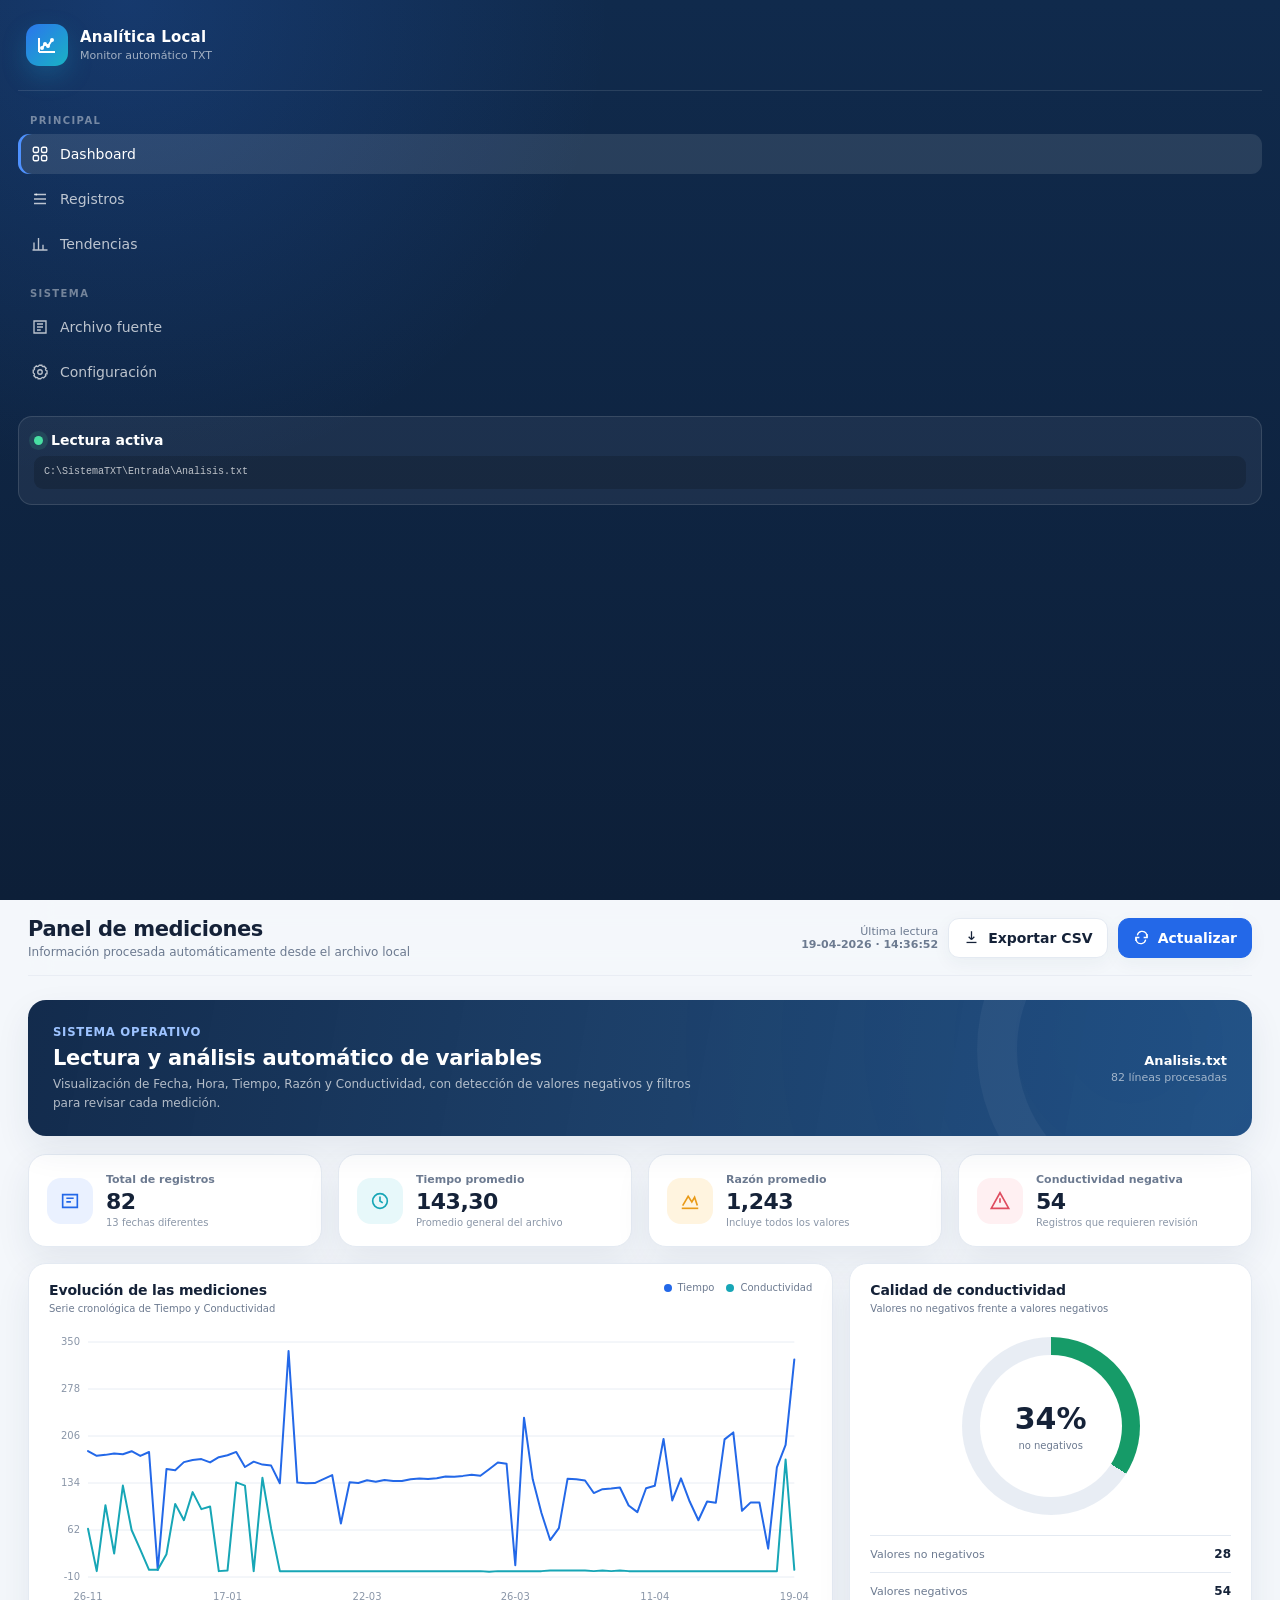
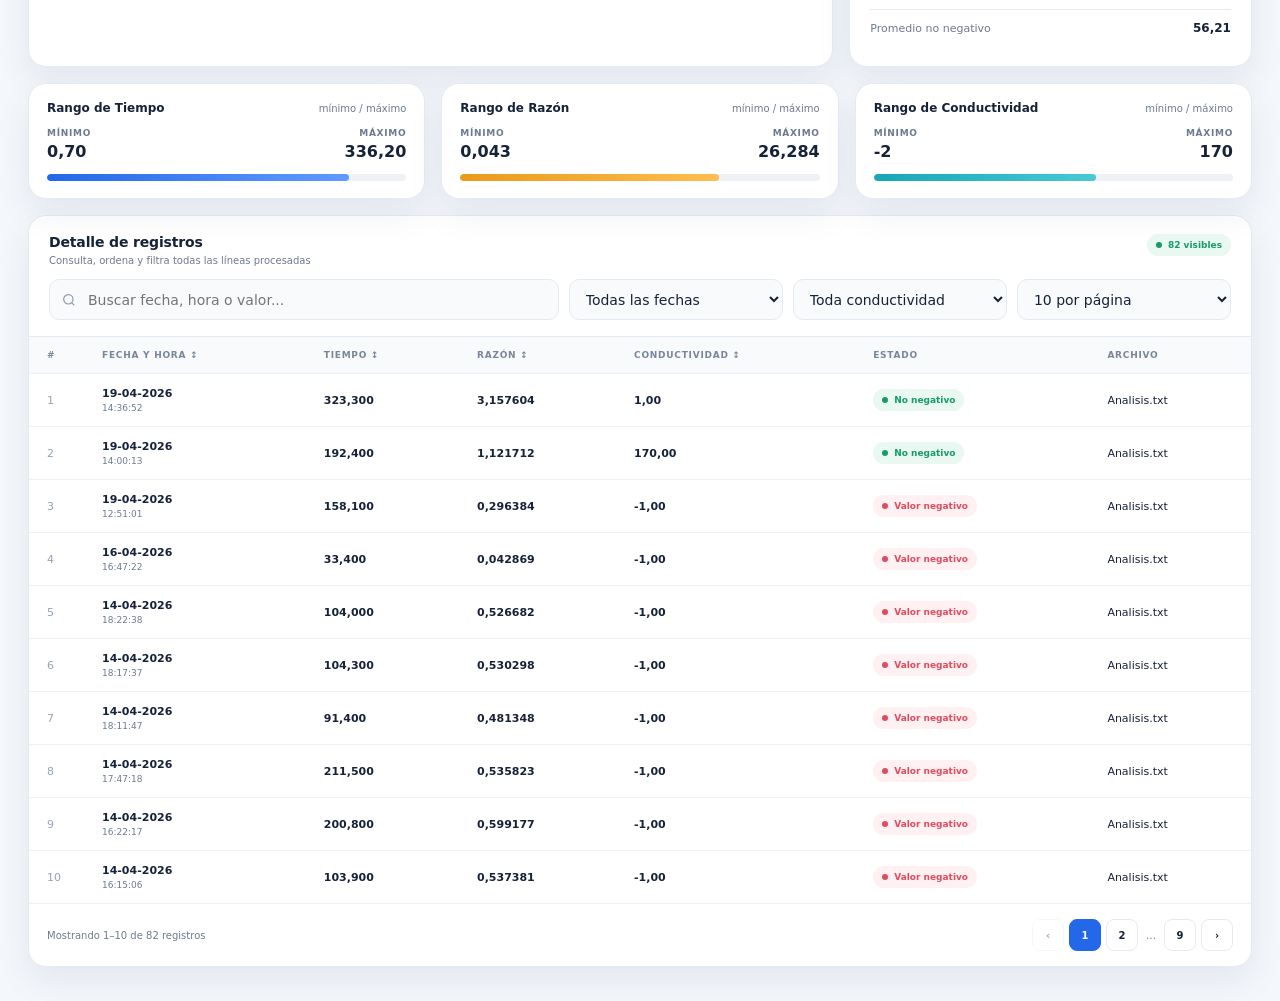
==== commit 2d3772e8: "analisis" ====
--- a/index.html
+++ b/index.html
@@ -471,7 +471,7 @@
 
     table {
       width: 100%;
-      min-width: 940px;
+      min-width: 850px;
       border-collapse: collapse;
     }
 
@@ -728,7 +728,7 @@
         <div class="hero-copy">
           <small>Sistema operativo</small>
           <h2>Lectura y análisis automático de variables</h2>
-          <p>Cada registro muestra la Fecha y Hora exactas en que se midieron las variables Tiempo, Razón y Conductividad.</p>
+          <p>Visualización de Fecha, Hora, Tiempo, Razón y Conductividad, con detección de valores negativos y filtros para revisar cada medición.</p>
         </div>
         <div class="hero-file">
           <strong>Analisis.txt</strong>
@@ -757,7 +757,7 @@
             </svg>
           </div>
           <div>
-            <div class="kpi-label">Promedio variable Tiempo</div>
+            <div class="kpi-label">Tiempo promedio</div>
             <div class="kpi-value" id="avgTiempo">0</div>
             <div class="kpi-foot">Promedio general del archivo</div>
           </div>
@@ -795,7 +795,7 @@
           <div class="panel-head">
             <div class="panel-title">
               <h3>Evolución de las mediciones</h3>
-              <p>Cada punto corresponde a la fecha y hora exactas de la medición</p>
+              <p>Serie cronológica de Tiempo y Conductividad</p>
             </div>
             <div class="legend">
               <span class="legend-item"><i class="legend-dot" style="background:#2368e8"></i>Tiempo</span>
@@ -860,8 +860,8 @@
       <section class="panel table-panel" id="registros">
         <div class="panel-head">
           <div class="panel-title">
-            <h3>Mediciones registradas</h3>
-            <p>Variables: Fecha, Hora, Tiempo, Razón y Conductividad</p>
+            <h3>Detalle de registros</h3>
+            <p>Consulta, ordena y filtra todas las líneas procesadas</p>
           </div>
           <span class="badge ok" id="visibleBadge">0 visibles</span>
         </div>
@@ -897,8 +897,7 @@
             <thead>
               <tr>
                 <th>#</th>
-                <th class="sortable" data-sort="fecha">Fecha ↕</th>
-                <th class="sortable" data-sort="hora">Hora ↕</th>
+                <th class="sortable" data-sort="iso">Fecha y hora ↕</th>
                 <th class="sortable" data-sort="tiempo">Tiempo ↕</th>
                 <th class="sortable" data-sort="razon">Razón ↕</th>
                 <th class="sortable" data-sort="conductividad">Conductividad ↕</th>
@@ -1077,8 +1076,7 @@
         return `
           <tr>
             <td class="row-index">${start + index + 1}</td>
-            <td class="date-cell"><strong>${item.fecha}</strong></td>
-            <td class="metric">${item.hora}</td>
+            <td class="date-cell"><strong>${item.fecha}</strong><span>${item.hora}</span></td>
             <td class="metric">${fmt(item.tiempo, 3)}</td>
             <td class="metric">${fmt(item.razon, 6)}</td>
             <td class="metric">${fmt(item.conductividad, 2)}</td>
@@ -1237,8 +1235,8 @@
         const item = meta.data[index];
 
         els.tooltip.innerHTML = `
-          <strong>Medición: ${item.fecha} a las ${item.hora}</strong><br>
-          Tiempo: ${fmt(item.tiempo,3)} · Razón: ${fmt(item.razon,6)} · Conductividad: ${fmt(item.conductividad,2)}
+          <strong>${item.fecha} ${item.hora}</strong><br>
+          Tiempo: ${fmt(item.tiempo,3)} · Conductividad: ${fmt(item.conductividad,2)}
         `;
         els.tooltip.style.left = `${event.clientX}px`;
         els.tooltip.style.top = `${event.clientY}px`;
@@ -1252,7 +1250,7 @@
 
     function exportCSV() {
       const data = sortData(state.filtered);
-      const header = ['Fecha','Hora','Tiempo','Razón','Conductividad','Estado','Archivo'];
+      const header = ['Fecha','Hora','Tiempo','Razon','Conductividad','Estado','Archivo'];
       const rows = data.map(item => [
         item.fecha,
         item.hora,
@@ -1313,4 +1311,4 @@
     });
   </script>
 </body>
-</html>
+</html>
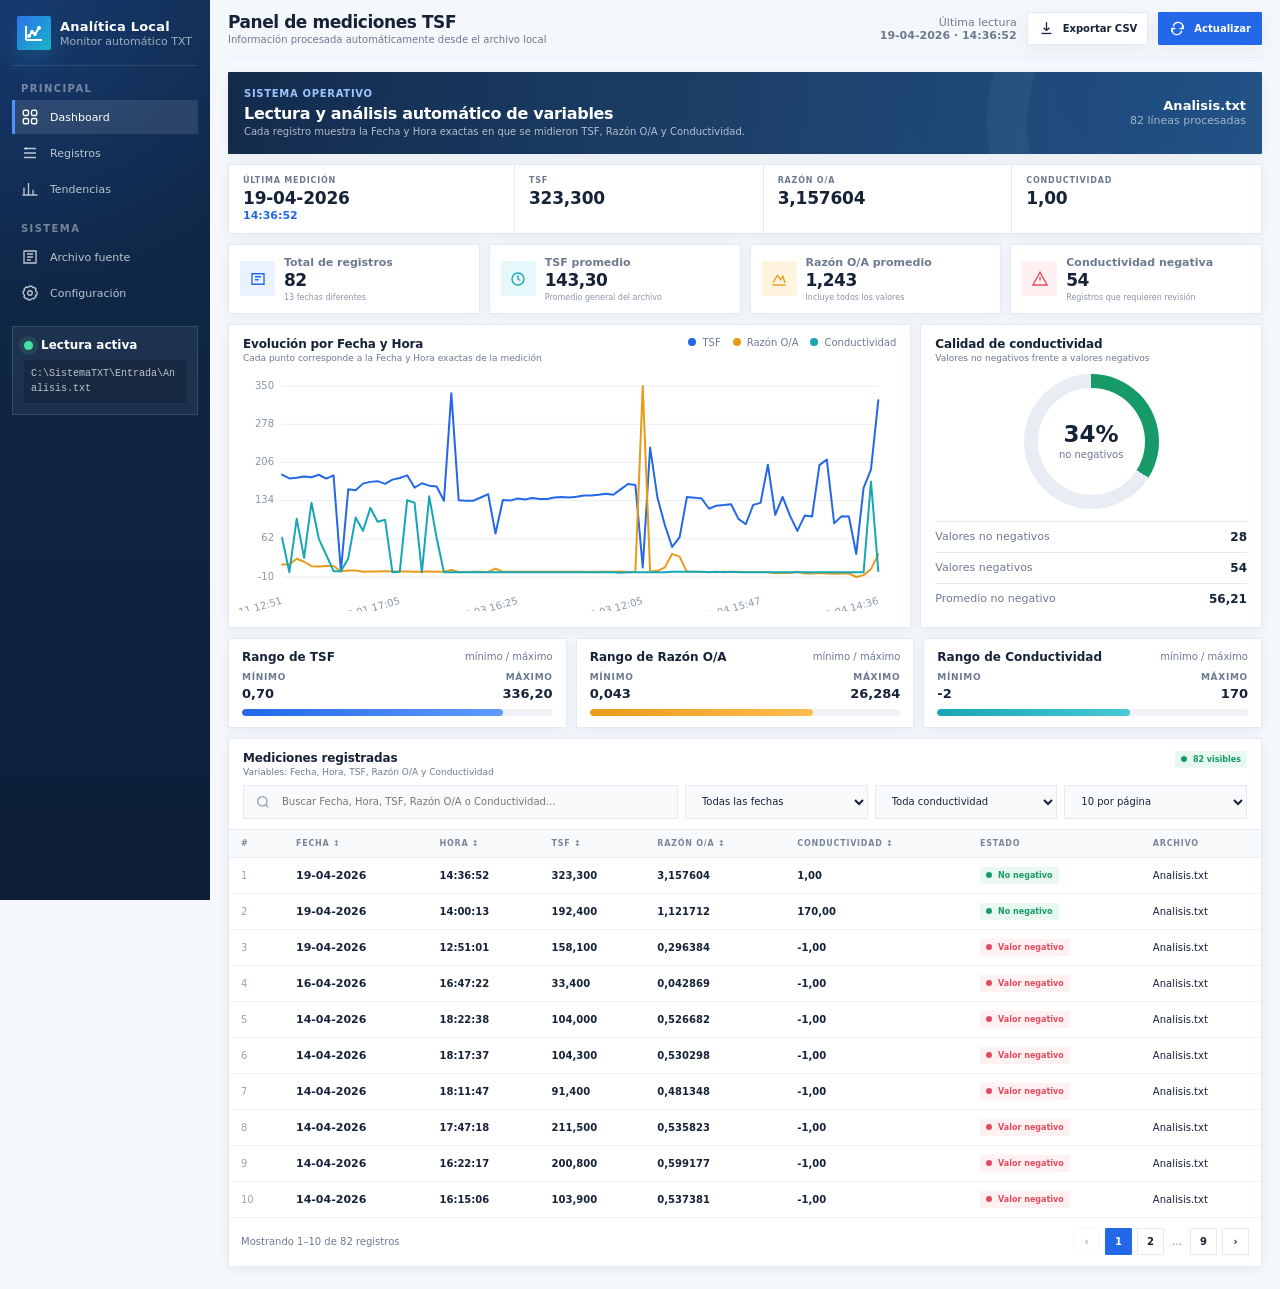
==== commit 4e871e05: "update ruta" ====
--- a/index.html
+++ b/index.html
@@ -4,7 +4,7 @@
   <meta charset="UTF-8">
   <meta name="viewport" content="width=device-width, initial-scale=1.0">
   <meta name="description" content="Dashboard local para visualización automática de archivos TXT">
-  <title>Panel de Análisis TXT</title>
+  <title>Analítica Local | Dashboard TSF</title>
   <style>
     :root {
       --bg: #f4f7fb;
@@ -471,7 +471,7 @@
 
     table {
       width: 100%;
-      min-width: 850px;
+      min-width: 940px;
       border-collapse: collapse;
     }
 
@@ -630,10 +630,125 @@
       .table-tools { padding-inline: 15px; }
       .table-footer { align-items: flex-start; flex-direction: column; }
     }
+  
+    /* Versión industrial compacta */
+    :root {
+      --radius: 2px;
+      --shadow: 0 3px 12px rgba(29, 53, 87, 0.06);
+    }
+
+    body { font-size: 12px; }
+    .app { grid-template-columns: 210px minmax(0,1fr); }
+    .sidebar { padding: 16px 12px; }
+    .brand { padding: 0 5px 15px; gap: 9px; }
+    .brand-mark { width: 34px; height: 34px; border-radius: 2px; }
+    .brand strong { font-size: 13px; }
+    .nav-label { margin: 17px 9px 6px; }
+    .nav { gap: 2px; }
+    .nav a { padding: 8px 9px; border-radius: 1px; font-size: 11px; }
+    .source-card { margin-top: 16px; padding: 11px; border-radius: 1px; }
+    .source-card code { border-radius: 0; padding: 7px; }
+
+    .main { padding: 0 18px 22px; }
+    .topbar { min-height: 58px; }
+    .page-title h1 { font-size: 17px; }
+    .page-title p { margin-top: 2px; font-size: 10px; }
+    .btn { min-height: 33px; border-radius: 1px; padding: 0 10px; font-size: 10px; }
+    .content { padding-top: 14px; }
+
+    .hero-strip {
+      padding: 14px 16px;
+      border-radius: 1px;
+      min-height: 78px;
+    }
+    .hero-copy h2 { margin: 4px 0 2px; font-size: 16px; }
+    .hero-copy p { font-size: 10px; line-height: 1.45; }
+
+    .latest-measurement {
+      display: grid;
+      grid-template-columns: 1.15fr repeat(3, 1fr);
+      margin-top: 10px;
+      background: #fff;
+      border: 1px solid var(--border);
+      box-shadow: var(--shadow);
+    }
+    .latest-time, .latest-variable {
+      min-width: 0;
+      padding: 11px 14px;
+      border-right: 1px solid var(--border);
+    }
+    .latest-measurement > :last-child { border-right: 0; }
+    .latest-time span, .latest-variable span {
+      display: block;
+      color: var(--muted);
+      font-size: 8px;
+      font-weight: 850;
+      letter-spacing: .8px;
+    }
+    .latest-time strong, .latest-variable strong {
+      display: block;
+      margin-top: 3px;
+      font-size: 17px;
+      letter-spacing: -.2px;
+    }
+    .latest-time small { color: var(--primary); font-weight: 750; font-size: 11px; }
+
+    .kpi-grid { gap: 9px; margin-top: 10px; }
+    .kpi { padding: 11px; border-radius: 1px; grid-template-columns: 35px 1fr; gap: 9px; }
+    .kpi-icon { width: 35px; height: 35px; border-radius: 1px; }
+    .kpi-icon svg { width: 18px; height: 18px; }
+    .kpi-value { font-size: 17px; margin-top: 1px; }
+    .kpi-foot { font-size: 8px; }
+
+    .dashboard-grid, .range-grid, .table-panel { margin-top: 10px; }
+    .dashboard-grid, .range-grid { gap: 9px; }
+    .panel { border-radius: 1px; }
+    .panel-head { padding: 12px 14px 8px; }
+    .panel-title h3 { font-size: 12px; }
+    .panel-title p { margin-top: 2px; font-size: 9px; }
+    .chart-wrap { height: 250px; padding: 0 8px 10px; }
+    .quality-body { padding: 0 14px 13px; }
+    .quality-chart { width: 135px; height: 135px; margin: 3px auto 12px; }
+    .quality-chart::after { inset: 14px; }
+    .quality-value strong { font-size: 23px; }
+    .quality-row { padding: 8px 0; }
+    .range-card { padding: 11px 13px; gap: 8px; }
+    .range-values b { font-size: 13px; }
+
+    .table-tools { padding: 0 14px 10px; gap: 7px; }
+    .field input, .field select { height: 34px; border-radius: 1px; font-size: 10px; }
+    th, td { padding: 9px 12px; }
+    th { font-size: 8px; }
+    td { font-size: 10px; }
+    .badge { border-radius: 1px; padding: 4px 6px; font-size: 8px; }
+    .table-footer { min-height: 48px; padding: 8px 12px; }
+    .page-btn { min-width: 27px; height: 27px; border-radius: 1px; }
+
+    .menu-button { border-radius: 1px; }
+    .tooltip { border-radius: 1px; }
+
+    @media (max-width: 930px) {
+      .sidebar { width: 210px; }
+      .latest-measurement { grid-template-columns: repeat(2, 1fr); }
+      .latest-measurement > * { border-bottom: 1px solid var(--border); }
+      .latest-measurement > :nth-child(2) { border-right: 0; }
+      .latest-measurement > :nth-child(3),
+      .latest-measurement > :nth-child(4) { border-bottom: 0; }
+    }
+
+    @media (max-width: 680px) {
+      .main { padding-inline: 8px; }
+      .latest-time, .latest-variable { padding: 9px 10px; }
+      .latest-time strong, .latest-variable strong { font-size: 14px; }
+      .kpi-grid { gap: 6px; }
+      .kpi { padding: 9px; }
+    }
+
   </style>
 </head>
 <body>
   <div class="overlay" id="overlay"></div>
+  <div class="app">
   <aside class="sidebar" id="sidebar">
     <div class="brand">
       <div class="brand-mark">
@@ -701,7 +816,7 @@
         <svg viewBox="0 0 24 24" width="21" height="21" fill="none" stroke="currentColor" stroke-width="2"><path d="M4 7h16M4 12h16M4 17h16"/></svg>
       </button>
       <div class="page-title">
-        <h1>Panel de mediciones</h1>
+        <h1>Panel de mediciones TSF</h1>
         <p>Información procesada automáticamente desde el archivo local</p>
       </div>
       <div class="top-actions">
@@ -728,11 +843,31 @@
         <div class="hero-copy">
           <small>Sistema operativo</small>
           <h2>Lectura y análisis automático de variables</h2>
-          <p>Visualización de Fecha, Hora, Tiempo, Razón y Conductividad, con detección de valores negativos y filtros para revisar cada medición.</p>
+          <p>Cada registro muestra la Fecha y Hora exactas en que se midieron TSF, Razón O/A y Conductividad.</p>
         </div>
         <div class="hero-file">
           <strong>Analisis.txt</strong>
           <span id="heroFileMeta">—</span>
+        </div>
+      </section>
+
+      <section class="latest-measurement" id="ultima-medicion">
+        <div class="latest-time">
+          <span>ÚLTIMA MEDICIÓN</span>
+          <strong id="latestDate">—</strong>
+          <small id="latestTime">—</small>
+        </div>
+        <div class="latest-variable">
+          <span>TSF</span>
+          <strong id="latestTsf">—</strong>
+        </div>
+        <div class="latest-variable">
+          <span>RAZÓN O/A</span>
+          <strong id="latestRazon">—</strong>
+        </div>
+        <div class="latest-variable">
+          <span>CONDUCTIVIDAD</span>
+          <strong id="latestConductividad">—</strong>
         </div>
       </section>
 
@@ -757,7 +892,7 @@
             </svg>
           </div>
           <div>
-            <div class="kpi-label">Tiempo promedio</div>
+            <div class="kpi-label">TSF promedio</div>
             <div class="kpi-value" id="avgTiempo">0</div>
             <div class="kpi-foot">Promedio general del archivo</div>
           </div>
@@ -770,7 +905,7 @@
             </svg>
           </div>
           <div>
-            <div class="kpi-label">Razón promedio</div>
+            <div class="kpi-label">Razón O/A promedio</div>
             <div class="kpi-value" id="avgRazon">0</div>
             <div class="kpi-foot">Incluye todos los valores</div>
           </div>
@@ -794,11 +929,12 @@
         <article class="panel">
           <div class="panel-head">
             <div class="panel-title">
-              <h3>Evolución de las mediciones</h3>
-              <p>Serie cronológica de Tiempo y Conductividad</p>
+              <h3>Evolución por Fecha y Hora</h3>
+              <p>Cada punto corresponde a la Fecha y Hora exactas de la medición</p>
             </div>
             <div class="legend">
-              <span class="legend-item"><i class="legend-dot" style="background:#2368e8"></i>Tiempo</span>
+              <span class="legend-item"><i class="legend-dot" style="background:#2368e8"></i>TSF</span>
+              <span class="legend-item"><i class="legend-dot" style="background:#e99a18"></i>Razón O/A</span>
               <span class="legend-item"><i class="legend-dot" style="background:#17a6b6"></i>Conductividad</span>
             </div>
           </div>
@@ -841,12 +977,12 @@
 
       <section class="range-grid">
         <article class="panel range-card">
-          <div class="range-head"><strong>Rango de Tiempo</strong><span>mínimo / máximo</span></div>
+          <div class="range-head"><strong>Rango de TSF</strong><span>mínimo / máximo</span></div>
           <div class="range-values"><div><small>Mínimo</small><b id="minTiempo">0</b></div><div style="text-align:right"><small>Máximo</small><b id="maxTiempo">0</b></div></div>
           <div class="bar"><i style="width:84%"></i></div>
         </article>
         <article class="panel range-card">
-          <div class="range-head"><strong>Rango de Razón</strong><span>mínimo / máximo</span></div>
+          <div class="range-head"><strong>Rango de Razón O/A</strong><span>mínimo / máximo</span></div>
           <div class="range-values"><div><small>Mínimo</small><b id="minRazon">0</b></div><div style="text-align:right"><small>Máximo</small><b id="maxRazon">0</b></div></div>
           <div class="bar"><i style="width:72%; background:linear-gradient(90deg,#e99a18,#ffbd50)"></i></div>
         </article>
@@ -860,8 +996,8 @@
       <section class="panel table-panel" id="registros">
         <div class="panel-head">
           <div class="panel-title">
-            <h3>Detalle de registros</h3>
-            <p>Consulta, ordena y filtra todas las líneas procesadas</p>
+            <h3>Mediciones registradas</h3>
+            <p>Variables: Fecha, Hora, TSF, Razón O/A y Conductividad</p>
           </div>
           <span class="badge ok" id="visibleBadge">0 visibles</span>
         </div>
@@ -869,7 +1005,7 @@
         <div class="table-tools">
           <label class="field has-icon">
             <svg viewBox="0 0 24 24" fill="none" stroke="currentColor" stroke-width="1.8"><circle cx="11" cy="11" r="7"/><path d="m20 20-4-4"/></svg>
-            <input type="search" id="searchInput" placeholder="Buscar fecha, hora o valor...">
+            <input type="search" id="searchInput" placeholder="Buscar Fecha, Hora, TSF, Razón O/A o Conductividad...">
           </label>
           <label class="field">
             <select id="dateFilter"><option value="">Todas las fechas</option></select>
@@ -897,9 +1033,10 @@
             <thead>
               <tr>
                 <th>#</th>
-                <th class="sortable" data-sort="iso">Fecha y hora ↕</th>
-                <th class="sortable" data-sort="tiempo">Tiempo ↕</th>
-                <th class="sortable" data-sort="razon">Razón ↕</th>
+                <th class="sortable" data-sort="fecha">Fecha ↕</th>
+                <th class="sortable" data-sort="hora">Hora ↕</th>
+                <th class="sortable" data-sort="tiempo">TSF ↕</th>
+                <th class="sortable" data-sort="razon">Razón O/A ↕</th>
                 <th class="sortable" data-sort="conductividad">Conductividad ↕</th>
                 <th>Estado</th>
                 <th>Archivo</th>
@@ -917,6 +1054,7 @@
       </section>
     </div>
   </main>
+  </div>
 
   <div class="tooltip" id="tooltip"></div>
 
@@ -965,7 +1103,12 @@
       pageSize: document.getElementById('pageSize'),
       lastReadText: document.getElementById('lastReadText'),
       heroFileMeta: document.getElementById('heroFileMeta'),
-      tooltip: document.getElementById('tooltip')
+      tooltip: document.getElementById('tooltip'),
+      latestDate: document.getElementById('latestDate'),
+      latestTime: document.getElementById('latestTime'),
+      latestTsf: document.getElementById('latestTsf'),
+      latestRazon: document.getElementById('latestRazon'),
+      latestConductividad: document.getElementById('latestConductividad')
     };
 
     function average(items, key) {
@@ -1004,6 +1147,11 @@
       const last = [...RAW_DATA].sort((a,b) => a.iso.localeCompare(b.iso)).at(-1);
       els.lastReadText.textContent = `${last.fecha} · ${last.hora}`;
       els.heroFileMeta.textContent = `${RAW_DATA.length} líneas procesadas`;
+      els.latestDate.textContent = last.fecha;
+      els.latestTime.textContent = last.hora;
+      els.latestTsf.textContent = fmt(last.tiempo, 3);
+      els.latestRazon.textContent = fmt(last.razon, 6);
+      els.latestConductividad.textContent = fmt(last.conductividad, 2);
 
       uniqueDates
         .sort((a,b) => {
@@ -1076,7 +1224,8 @@
         return `
           <tr>
             <td class="row-index">${start + index + 1}</td>
-            <td class="date-cell"><strong>${item.fecha}</strong><span>${item.hora}</span></td>
+            <td class="date-cell"><strong>${item.fecha}</strong></td>
+            <td class="metric">${item.hora}</td>
             <td class="metric">${fmt(item.tiempo, 3)}</td>
             <td class="metric">${fmt(item.razon, 6)}</td>
             <td class="metric">${fmt(item.conductividad, 2)}</td>
@@ -1196,8 +1345,13 @@
       for (let i=0; i<labelCount; i++) {
         const index = Math.round((i/(labelCount-1)) * (data.length-1));
         const px = x(index);
-        const label = data[index].fecha.slice(0,5);
-        ctx.fillText(label, px, height - 14);
+        const label = `${data[index].fecha.slice(0,5)} ${data[index].hora.slice(0,5)}`;
+        ctx.save();
+        ctx.translate(px, height - 10);
+        ctx.rotate(-0.28);
+        ctx.textAlign = 'right';
+        ctx.fillText(label, 0, 0);
+        ctx.restore();
       }
 
       const drawSeries = (key, color) => {
@@ -1216,6 +1370,29 @@
       };
 
       drawSeries('tiempo', '#2368e8');
+
+      // Razón O/A se representa normalizada al rango principal para poder compararla
+      // visualmente sin perder su valor real en el tooltip.
+      const razonMin = Math.min(...data.map(d => d.razon));
+      const razonMax = Math.max(...data.map(d => d.razon));
+      const normalizedData = data.map(item => ({
+        ...item,
+        razonEscalada: minY + ((item.razon - razonMin) / Math.max(0.000001, razonMax - razonMin)) * (maxY - minY)
+      }));
+
+      ctx.beginPath();
+      normalizedData.forEach((item,index) => {
+        const px = x(index);
+        const py = y(item.razonEscalada);
+        if (index === 0) ctx.moveTo(px,py);
+        else ctx.lineTo(px,py);
+      });
+      ctx.strokeStyle = '#e99a18';
+      ctx.lineWidth = 2;
+      ctx.lineJoin = 'round';
+      ctx.lineCap = 'round';
+      ctx.stroke();
+
       drawSeries('conductividad', '#17a6b6');
 
       canvas._chartMeta = {x,y,pad,plotW,plotH,data};
@@ -1235,8 +1412,8 @@
         const item = meta.data[index];
 
         els.tooltip.innerHTML = `
-          <strong>${item.fecha} ${item.hora}</strong><br>
-          Tiempo: ${fmt(item.tiempo,3)} · Conductividad: ${fmt(item.conductividad,2)}
+          <strong>Medición: ${item.fecha} a las ${item.hora}</strong><br>
+          TSF: ${fmt(item.tiempo,3)} · Razón O/A: ${fmt(item.razon,6)} · Conductividad: ${fmt(item.conductividad,2)}
         `;
         els.tooltip.style.left = `${event.clientX}px`;
         els.tooltip.style.top = `${event.clientY}px`;
@@ -1250,7 +1427,7 @@
 
     function exportCSV() {
       const data = sortData(state.filtered);
-      const header = ['Fecha','Hora','Tiempo','Razon','Conductividad','Estado','Archivo'];
+      const header = ['Fecha','Hora','TSF','Razón O/A','Conductividad','Estado','Archivo'];
       const rows = data.map(item => [
         item.fecha,
         item.hora,
@@ -1311,4 +1488,4 @@
     });
   </script>
 </body>
-</html>+</html>
